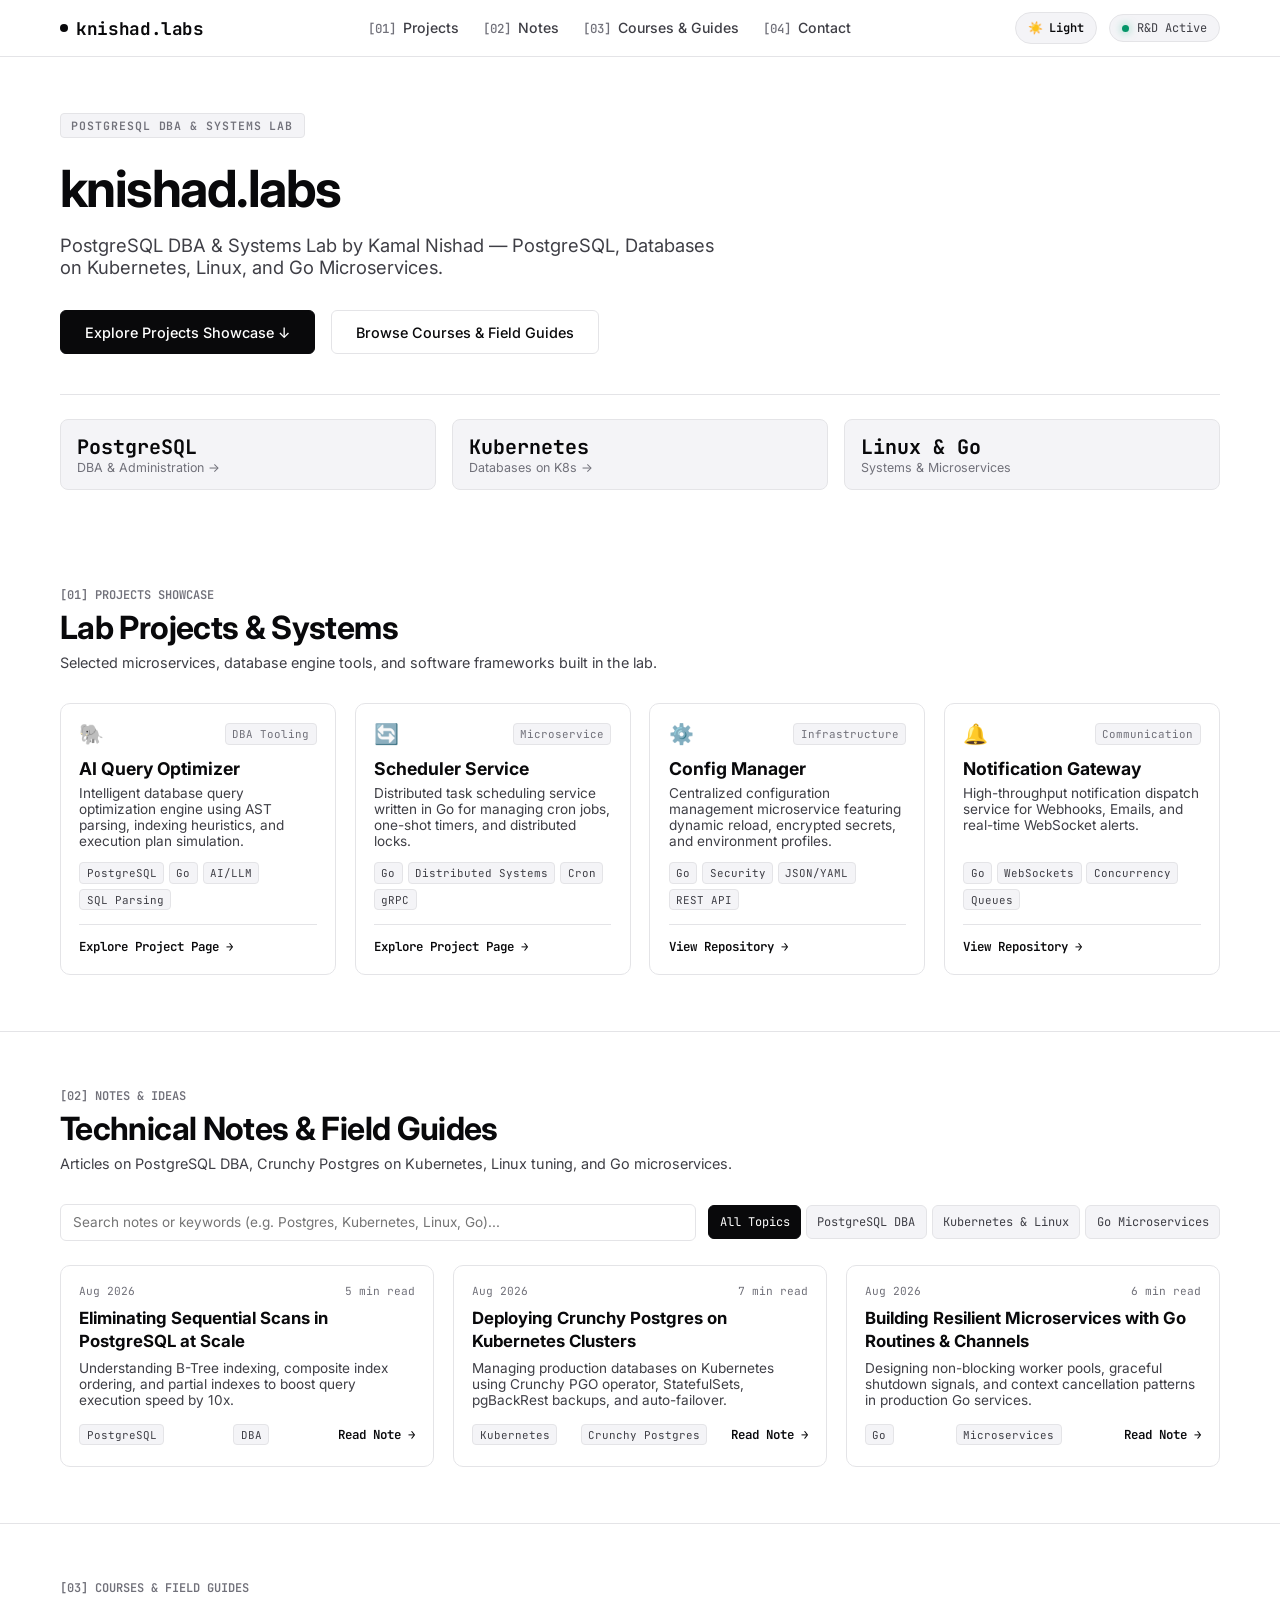
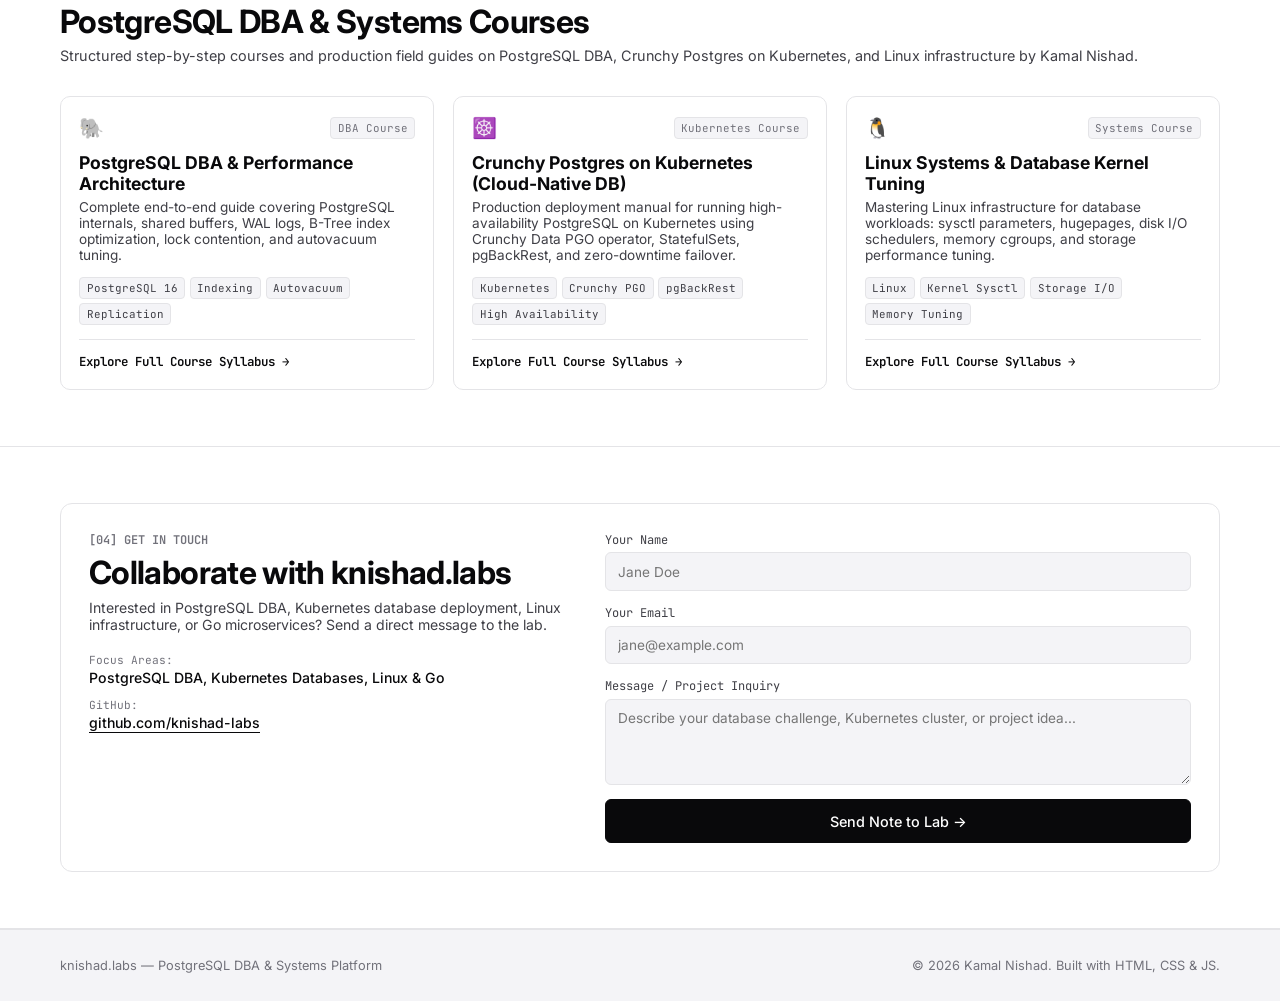
==== index.html @ d546b5c1 "feat: add dedicated Databases on Kubernetes (Postgres & Multi-DBs) course page" ====
<!DOCTYPE html>
<html lang="en" class="light">
<head>
  <meta charset="UTF-8">
  <meta name="viewport" content="width=device-width, initial-scale=1.0">
  <meta name="color-scheme" content="light dark">
  <title>knishad.labs — PostgreSQL DBA & Systems Lab by Kamal Nishad</title>
  <meta name="description" content="knishad.labs — PostgreSQL DBA & Systems Lab by Kamal Nishad — PostgreSQL, Databases on Kubernetes, Linux, and Go Microservices.">
  
  <!-- Google Fonts: Inter & JetBrains Mono -->
  <link rel="preconnect" href="https://fonts.googleapis.com">
  <link rel="preconnect" href="https://fonts.gstatic.com" crossorigin>
  <link href="https://fonts.googleapis.com/css2?family=Inter:wght@300;400;500;600;700&family=JetBrains+Mono:wght@400;500;600&display=swap" rel="stylesheet">
  
  <!-- CSS Stylesheet -->
  <link rel="stylesheet" href="styles.css?v=300">
</head>
<body>

  <!-- Background Grid Pattern -->
  <div class="bg-grid"></div>

  <!-- Header Navigation -->
  <header class="navbar">
    <div class="nav-container">
      <a href="#" class="brand">
        <span class="brand-dot"></span>
        <span class="brand-name">knishad.labs</span>
      </a>

      <nav class="nav-links">
        <a href="#projects" class="nav-item"><span>[01]</span> Projects</a>
        <a href="#ideas" class="nav-item"><span>[02]</span> Notes</a>
        <a href="#courses" class="nav-item"><span>[03]</span> Courses & Guides</a>
        <a href="#contact" class="nav-item"><span>[04]</span> Contact</a>
      </nav>

      <div class="nav-right">
        <!-- Theme Toggle Button -->
        <button id="themeToggleBtn" class="theme-toggle-btn" aria-label="Toggle Theme">
          <span id="themeIcon">☀️</span>
          <span id="themeText">Light</span>
        </button>

        <div class="status-badge">
          <span class="pulse-dot"></span>
          <span class="status-text">R&D Active</span>
        </div>
      </div>
    </div>
  </header>

  <!-- Hero Section -->
  <section class="hero-section">
    <div class="container">
      <div class="tag-badge">POSTGRESQL DBA & SYSTEMS LAB</div>
      <h1 class="hero-title">knishad.labs</h1>
      <p class="hero-subtitle">
        PostgreSQL DBA & Systems Lab by Kamal Nishad — PostgreSQL, Databases on Kubernetes, Linux, and Go Microservices.
      </p>

      <div class="hero-actions">
        <a href="#projects" class="btn btn-primary">Explore Projects Showcase ↓</a>
        <a href="#courses" class="btn btn-secondary">Browse Courses & Field Guides</a>
      </div>

      <div class="hero-metrics">
        <div class="metric-card">
          <a href="courses/postgres-dba.html" style="text-decoration: none; color: inherit;">
            <div class="metric-value">PostgreSQL</div>
            <div class="metric-label">DBA & Administration →</div>
          </a>
        </div>
        <div class="metric-card">
          <a href="courses/databases-on-kubernetes.html" style="text-decoration: none; color: inherit;">
            <div class="metric-value">Kubernetes</div>
            <div class="metric-label">Databases on K8s →</div>
          </a>
        </div>
        <div class="metric-card">
          <div class="metric-value">Linux & Go</div>
          <div class="metric-label">Systems & Microservices</div>
        </div>
      </div>
    </div>
  </section>

  <!-- [01] Projects Showcase -->
  <section id="projects" class="section">
    <div class="container">
      <div class="section-header">
        <div class="section-tag">[01] PROJECTS SHOWCASE</div>
        <h2 class="section-title">Lab Projects & Systems</h2>
        <p class="section-desc">Selected microservices, database engine tools, and software frameworks built in the lab.</p>
      </div>

      <div class="projects-grid">
        <!-- Project Card 1 -->
        <div class="project-card">
          <div class="project-header">
            <span class="project-icon">🐘</span>
            <span class="project-type">DBA Tooling</span>
          </div>
          <h3 class="project-title">AI Query Optimizer</h3>
          <p class="project-desc">Intelligent database query optimization engine using AST parsing, indexing heuristics, and execution plan simulation.</p>
          <div class="project-tags">
            <span class="tag">PostgreSQL</span>
            <span class="tag">Go</span>
            <span class="tag">AI/LLM</span>
            <span class="tag">SQL Parsing</span>
          </div>
          <div class="project-footer">
            <a href="projects/ai-query-optimizer.html" class="project-link">Explore Project Page →</a>
          </div>
        </div>

        <!-- Project Card 2 -->
        <div class="project-card">
          <div class="project-header">
            <span class="project-icon">🔄</span>
            <span class="project-type">Microservice</span>
          </div>
          <h3 class="project-title">Scheduler Service</h3>
          <p class="project-desc">Distributed task scheduling service written in Go for managing cron jobs, one-shot timers, and distributed locks.</p>
          <div class="project-tags">
            <span class="tag">Go</span>
            <span class="tag">Distributed Systems</span>
            <span class="tag">Cron</span>
            <span class="tag">gRPC</span>
          </div>
          <div class="project-footer">
            <a href="projects/scheduler-service.html" class="project-link">Explore Project Page →</a>
          </div>
        </div>

        <!-- Project Card 3 -->
        <div class="project-card">
          <div class="project-header">
            <span class="project-icon">⚙️</span>
            <span class="project-type">Infrastructure</span>
          </div>
          <h3 class="project-title">Config Manager</h3>
          <p class="project-desc">Centralized configuration management microservice featuring dynamic reload, encrypted secrets, and environment profiles.</p>
          <div class="project-tags">
            <span class="tag">Go</span>
            <span class="tag">Security</span>
            <span class="tag">JSON/YAML</span>
            <span class="tag">REST API</span>
          </div>
          <div class="project-footer">
            <a href="https://github.com/knishad-labs/ai-query-optomizer/tree/main/backend/config-service" target="_blank" rel="noopener" class="project-link">View Repository →</a>
          </div>
        </div>

        <!-- Project Card 4 -->
        <div class="project-card">
          <div class="project-header">
            <span class="project-icon">🔔</span>
            <span class="project-type">Communication</span>
          </div>
          <h3 class="project-title">Notification Gateway</h3>
          <p class="project-desc">High-throughput notification dispatch service for Webhooks, Emails, and real-time WebSocket alerts.</p>
          <div class="project-tags">
            <span class="tag">Go</span>
            <span class="tag">WebSockets</span>
            <span class="tag">Concurrency</span>
            <span class="tag">Queues</span>
          </div>
          <div class="project-footer">
            <a href="https://github.com/knishad-labs/ai-query-optomizer/tree/main/backend/notification-service" target="_blank" rel="noopener" class="project-link">View Repository →</a>
          </div>
        </div>
      </div>
    </div>
  </section>

  <!-- [02] Notes & Ideas Hub -->
  <section id="ideas" class="section">
    <div class="container">
      <div class="section-header">
        <div class="section-tag">[02] NOTES & IDEAS</div>
        <h2 class="section-title">Technical Notes & Field Guides</h2>
        <p class="section-desc">Articles on PostgreSQL DBA, Crunchy Postgres on Kubernetes, Linux tuning, and Go microservices.</p>
      </div>

      <!-- Search & Filter Controls -->
      <div class="filter-bar">
        <input type="text" id="ideaSearchInput" class="search-input" placeholder="Search notes or keywords (e.g. Postgres, Kubernetes, Linux, Go)...">
        <div class="filter-tags">
          <button class="filter-btn active" data-filter="all">All Topics</button>
          <button class="filter-btn" data-filter="SQL">PostgreSQL DBA</button>
          <button class="filter-btn" data-filter="K8s">Kubernetes & Linux</button>
          <button class="filter-btn" data-filter="Go">Go Microservices</button>
        </div>
      </div>

      <!-- Articles Grid -->
      <div id="ideasGrid" class="ideas-grid">
        <!-- Article Card 1 -->
        <article class="idea-card" data-category="SQL">
          <div class="idea-meta">
            <span class="idea-date">Aug 2026</span>
            <span class="idea-read">5 min read</span>
          </div>
          <h3 class="idea-title">Eliminating Sequential Scans in PostgreSQL at Scale</h3>
          <p class="idea-snippet">Understanding B-Tree indexing, composite index ordering, and partial indexes to boost query execution speed by 10x.</p>
          <div class="idea-footer">
            <span class="tag">PostgreSQL</span>
            <span class="tag">DBA</span>
            <button class="read-btn" data-id="1">Read Note →</button>
          </div>
        </article>

        <!-- Article Card 2 -->
        <article class="idea-card" data-category="K8s">
          <div class="idea-meta">
            <span class="idea-date">Aug 2026</span>
            <span class="idea-read">7 min read</span>
          </div>
          <h3 class="idea-title">Deploying Crunchy Postgres on Kubernetes Clusters</h3>
          <p class="idea-snippet">Managing production databases on Kubernetes using Crunchy PGO operator, StatefulSets, pgBackRest backups, and auto-failover.</p>
          <div class="idea-footer">
            <span class="tag">Kubernetes</span>
            <span class="tag">Crunchy Postgres</span>
            <button class="read-btn" data-id="2">Read Note →</button>
          </div>
        </article>

        <!-- Article Card 3 -->
        <article class="idea-card" data-category="Go">
          <div class="idea-meta">
            <span class="idea-date">Aug 2026</span>
            <span class="idea-read">6 min read</span>
          </div>
          <h3 class="idea-title">Building Resilient Microservices with Go Routines & Channels</h3>
          <p class="idea-snippet">Designing non-blocking worker pools, graceful shutdown signals, and context cancellation patterns in production Go services.</p>
          <div class="idea-footer">
            <span class="tag">Go</span>
            <span class="tag">Microservices</span>
            <button class="read-btn" data-id="3">Read Note →</button>
          </div>
        </article>
      </div>

    </div>
  </section>

  <!-- [03] Database Courses & Field Guides Section -->
  <section id="courses" class="section">
    <div class="container">
      <div class="section-header">
        <div class="section-tag">[03] COURSES & FIELD GUIDES</div>
        <h2 class="section-title">PostgreSQL DBA & Systems Courses</h2>
        <p class="section-desc">Structured step-by-step courses and production field guides on PostgreSQL DBA, Crunchy Postgres on Kubernetes, and Linux infrastructure by Kamal Nishad.</p>
      </div>

      <div class="projects-grid">
        <!-- Course Card 1 -->
        <div class="project-card">
          <div class="project-header">
            <span class="project-icon">🐘</span>
            <span class="project-type">DBA Course</span>
          </div>
          <h3 class="project-title">PostgreSQL DBA & Performance Architecture</h3>
          <p class="project-desc">Complete end-to-end guide covering PostgreSQL internals, shared buffers, WAL logs, B-Tree index optimization, lock contention, and autovacuum tuning.</p>
          <div class="project-tags">
            <span class="tag">PostgreSQL 16</span>
            <span class="tag">Indexing</span>
            <span class="tag">Autovacuum</span>
            <span class="tag">Replication</span>
          </div>
          <div class="project-footer">
            <a href="courses/postgres-dba.html" class="project-link">Explore Full Course Syllabus →</a>
          </div>
        </div>

        <!-- Course Card 2 -->
        <div class="project-card">
          <div class="project-header">
            <span class="project-icon">☸️</span>
            <span class="project-type">Kubernetes Course</span>
          </div>
          <h3 class="project-title">Crunchy Postgres on Kubernetes (Cloud-Native DB)</h3>
          <p class="project-desc">Production deployment manual for running high-availability PostgreSQL on Kubernetes using Crunchy Data PGO operator, StatefulSets, pgBackRest, and zero-downtime failover.</p>
          <div class="project-tags">
            <span class="tag">Kubernetes</span>
            <span class="tag">Crunchy PGO</span>
            <span class="tag">pgBackRest</span>
            <span class="tag">High Availability</span>
          </div>
          <div class="project-footer">
            <a href="courses/databases-on-kubernetes.html" class="project-link">Explore Full Course Syllabus →</a>
          </div>
        </div>

        <!-- Course Card 3 -->
        <div class="project-card">
          <div class="project-header">
            <span class="project-icon">🐧</span>
            <span class="project-type">Systems Course</span>
          </div>
          <h3 class="project-title">Linux Systems & Database Kernel Tuning</h3>
          <p class="project-desc">Mastering Linux infrastructure for database workloads: sysctl parameters, hugepages, disk I/O schedulers, memory cgroups, and storage performance tuning.</p>
          <div class="project-tags">
            <span class="tag">Linux</span>
            <span class="tag">Kernel Sysctl</span>
            <span class="tag">Storage I/O</span>
            <span class="tag">Memory Tuning</span>
          </div>
          <div class="project-footer">
            <a href="courses/postgres-dba.html" class="project-link">Explore Full Course Syllabus →</a>
          </div>
        </div>
      </div>
    </div>
  </section>

  <!-- [04] Contact Section -->
  <section id="contact" class="section">
    <div class="container">
      <div class="contact-wrapper">
        <div class="contact-info">
          <div class="section-tag">[04] GET IN TOUCH</div>
          <h2 class="section-title">Collaborate with knishad.labs</h2>
          <p class="contact-text">
            Interested in PostgreSQL DBA, Kubernetes database deployment, Linux infrastructure, or Go microservices? Send a direct message to the lab.
          </p>
          <div class="contact-details">
            <div class="detail-item">
              <span class="detail-label">Focus Areas:</span>
              <span class="detail-val">PostgreSQL DBA, Kubernetes Databases, Linux & Go</span>
            </div>
            <div class="detail-item">
              <span class="detail-label">GitHub:</span>
              <a href="https://github.com/knishad-labs" target="_blank" rel="noopener" class="detail-val link-underline">github.com/knishad-labs</a>
            </div>
          </div>
        </div>

        <!-- Interactive Form -->
        <form id="contactForm" class="contact-form">
          <div class="form-group">
            <label for="contactName">Your Name</label>
            <input type="text" id="contactName" required placeholder="Jane Doe" class="form-input">
          </div>
          <div class="form-group">
            <label for="contactEmail">Your Email</label>
            <input type="email" id="contactEmail" required placeholder="jane@example.com" class="form-input">
          </div>
          <div class="form-group">
            <label for="contactMessage">Message / Project Inquiry</label>
            <textarea id="contactMessage" required rows="4" placeholder="Describe your database challenge, Kubernetes cluster, or project idea..." class="form-input"></textarea>
          </div>
          <button type="submit" class="btn btn-primary btn-block">Send Note to Lab →</button>
          <div id="formFeedback" class="form-feedback hidden"></div>
        </form>
      </div>
    </div>
  </section>

  <!-- Footer -->
  <footer class="footer">
    <div class="container footer-content">
      <div class="footer-left">
        <span class="brand-name">knishad.labs</span> — PostgreSQL DBA & Systems Platform
      </div>
      <div class="footer-right">
        <span>© 2026 Kamal Nishad. Built with HTML, CSS & JS.</span>
      </div>
    </div>
  </footer>

  <!-- Reader Modal -->
  <div id="readerModal" class="modal hidden">
    <div class="modal-overlay"></div>
    <div class="modal-box">
      <button id="closeModalBtn" class="modal-close">✕</button>
      <div id="modalBody" class="modal-body"></div>
    </div>
  </div>

  <!-- JavaScript -->
  <script src="app.js?v=300"></script>
</body>
</html>
---- styles.css ----
.hidden {
  display: none !important;
}

/* Light Theme Variables */
:root, html.light {
  color-scheme: light;
  --bg-primary: #ffffff;
  --bg-secondary: #f4f4f7;
  --bg-card: #ffffff;
  --bg-card-hover: #f0f0f4;
  
  --border-color: #e4e4e7;
  --border-light: #d4d4d8;
  --border-focus: #18181b;
  
  --text-primary: #09090b;
  --text-secondary: #3f3f46;
  --text-muted: #71717a;
  
  --accent-primary: #09090b;
  --accent-inverse: #ffffff;
  --accent-green: #059669;

  --font-sans: 'Inter', -apple-system, BlinkMacSystemFont, "Segoe UI", Roboto, sans-serif;
  --font-mono: 'JetBrains Mono', monospace;

  --transition-fast: 0.15s ease;
  --transition-normal: 0.25s ease;
}

/* Pitch Black Dark Theme Variables */
html.dark {
  color-scheme: dark;
  --bg-primary: #000000;
  --bg-secondary: #0a0a0c;
  --bg-card: #111114;
  --bg-card-hover: #18181c;
  
  --border-color: #222226;
  --border-light: #33333a;
  --border-focus: #555566;
  
  --text-primary: #f4f4f6;
  --text-secondary: #a1a1aa;
  --text-muted: #71717a;
  
  --accent-primary: #ffffff;
  --accent-inverse: #000000;
  --accent-green: #10b981;
}

*, *::before, *::after {
  box-sizing: border-box;
  margin: 0;
  padding: 0;
}

html, body {
  scroll-behavior: smooth;
  font-size: 16px;
  background-color: var(--bg-primary);
  color: var(--text-primary);
  font-family: var(--font-sans);
  -webkit-font-smoothing: antialiased;
  overflow-x: hidden;
  min-height: 100vh;
  width: 100%;
  transition: background-color var(--transition-normal), color var(--transition-normal);
}

.bg-grid {
  position: fixed;
  top: 0;
  left: 0;
  width: 100vw;
  height: 100vh;
  background-color: var(--bg-primary);
  pointer-events: none;
  z-index: 0;
}

html.dark .bg-grid {
  background-image: 
    linear-gradient(to right, rgba(255, 255, 255, 0.02) 1px, transparent 1px),
    linear-gradient(to bottom, rgba(255, 255, 255, 0.02) 1px, transparent 1px);
  background-size: 40px 40px;
}

.container {
  width: 100%;
  max-width: 1200px;
  margin: 0 auto;
  padding: 0 1.25rem;
  position: relative;
  z-index: 1;
}

.navbar {
  position: sticky;
  top: 0;
  width: 100%;
  background: var(--bg-primary);
  border-bottom: 1px solid var(--border-color);
  z-index: 100;
  padding: 0.75rem 0;
  transition: background-color var(--transition-normal), border-color var(--transition-normal);
}

.nav-container {
  max-width: 1200px;
  margin: 0 auto;
  padding: 0 1.25rem;
  display: flex;
  align-items: center;
  justify-content: space-between;
  gap: 1rem;
}

.brand {
  display: flex;
  align-items: center;
  gap: 0.5rem;
  text-decoration: none;
  color: var(--text-primary);
  font-family: var(--font-mono);
  font-weight: 700;
  font-size: 1.1rem;
  letter-spacing: -0.02em;
  white-space: nowrap;
}

.brand-dot {
  width: 8px;
  height: 8px;
  background-color: var(--text-primary);
  border-radius: 50%;
  flex-shrink: 0;
}

.nav-links {
  display: flex;
  gap: 1.5rem;
  align-items: center;
}

.nav-item {
  color: var(--text-secondary);
  text-decoration: none;
  font-size: 0.88rem;
  font-weight: 500;
  transition: color var(--transition-fast);
  white-space: nowrap;
}

.nav-item span {
  font-family: var(--font-mono);
  color: var(--text-muted);
  font-size: 0.78rem;
  margin-right: 0.2rem;
}

.nav-item:hover {
  color: var(--text-primary);
}

.nav-right {
  display: flex;
  align-items: center;
  gap: 0.75rem;
}

.theme-toggle-btn {
  display: flex;
  align-items: center;
  gap: 0.35rem;
  background: var(--bg-secondary);
  border: 1px solid var(--border-color);
  color: var(--text-primary);
  padding: 0.35rem 0.75rem;
  border-radius: 9999px;
  font-family: var(--font-mono);
  font-size: 0.75rem;
  font-weight: 600;
  cursor: pointer;
  transition: all var(--transition-fast);
  min-height: 32px;
}

.theme-toggle-btn:hover {
  border-color: var(--border-focus);
}

.status-badge {
  display: flex;
  align-items: center;
  gap: 0.5rem;
  background: var(--bg-secondary);
  border: 1px solid var(--border-color);
  padding: 0.3rem 0.75rem;
  border-radius: 9999px;
  font-family: var(--font-mono);
  font-size: 0.75rem;
  color: var(--text-secondary);
  white-space: nowrap;
}

.pulse-dot {
  width: 7px;
  height: 7px;
  background-color: var(--accent-green);
  border-radius: 50%;
  box-shadow: 0 0 8px rgba(16, 185, 129, 0.6);
  flex-shrink: 0;
}

@media (max-width: 768px) {
  .navbar {
    padding: 0.6rem 0;
  }
  .nav-container {
    display: grid;
    grid-template-columns: 1fr auto;
    grid-template-rows: auto auto;
    gap: 0.5rem 1rem;
    padding: 0 1rem;
  }
  .brand {
    font-size: 1rem;
    grid-column: 1;
    grid-row: 1;
  }
  .nav-right {
    grid-column: 2;
    grid-row: 1;
    justify-self: end;
  }
  .nav-links {
    grid-column: 1 / -1;
    grid-row: 2;
    width: 100%;
    justify-content: space-between;
    border-top: 1px solid var(--border-color);
    padding-top: 0.45rem;
    margin-top: 0.15rem;
    gap: 0.5rem;
  }
  .nav-item {
    font-size: 0.78rem;
  }
  .nav-item span {
    font-size: 0.7rem;
  }
  .status-badge {
    display: none !important;
  }
  .theme-toggle-btn {
    padding: 0.25rem 0.6rem;
    font-size: 0.7rem;
    min-height: 28px;
  }
}

.btn {
  display: inline-flex;
  align-items: center;
  justify-content: center;
  padding: 0.75rem 1.5rem;
  font-family: var(--font-sans);
  font-size: 0.9rem;
  font-weight: 500;
  border-radius: 6px;
  cursor: pointer;
  text-decoration: none;
  transition: all var(--transition-fast);
  min-height: 44px;
}

.btn-primary {
  background: var(--accent-primary);
  color: var(--accent-inverse);
  border: 1px solid var(--accent-primary);
}

.btn-primary:hover {
  opacity: 0.9;
}

.btn-secondary {
  background: var(--bg-card);
  color: var(--text-primary);
  border: 1px solid var(--border-color);
}

.btn-secondary:hover {
  background: var(--bg-card-hover);
  border-color: var(--border-light);
}

.btn-block {
  width: 100%;
}

.hero-section {
  padding: 3.5rem 0 2.5rem;
  border-bottom: 1px solid var(--border-color);
  background-color: var(--bg-primary);
}

.tag-badge {
  display: inline-block;
  font-family: var(--font-mono);
  font-size: 0.72rem;
  letter-spacing: 0.08em;
  color: var(--text-muted);
  background: var(--bg-secondary);
  border: 1px solid var(--border-color);
  padding: 0.25rem 0.65rem;
  border-radius: 4px;
  margin-bottom: 1.25rem;
  font-weight: 600;
}

.hero-title {
  font-size: clamp(1.8rem, 5vw, 3.2rem);
  font-weight: 700;
  line-height: 1.18;
  letter-spacing: -0.03em;
  color: var(--text-primary);
  max-width: 850px;
  margin-bottom: 1rem;
}

.hero-subtitle {
  font-size: clamp(0.95rem, 2.5vw, 1.15rem);
  color: var(--text-secondary);
  max-width: 680px;
  margin-bottom: 2rem;
  font-weight: 400;
}

.hero-actions {
  display: flex;
  gap: 1rem;
  margin-bottom: 2.5rem;
  flex-wrap: wrap;
}

@media (max-width: 550px) {
  .hero-actions {
    flex-direction: column;
  }
  .hero-actions .btn {
    width: 100%;
  }
}

.hero-metrics {
  display: grid;
  grid-template-columns: repeat(3, 1fr);
  gap: 1rem;
  border-top: 1px solid var(--border-color);
  padding-top: 1.5rem;
}

@media (max-width: 650px) {
  .hero-metrics {
    grid-template-columns: 1fr;
    gap: 0.75rem;
  }
}

.metric-card {
  background: var(--bg-secondary);
  border: 1px solid var(--border-color);
  padding: 0.85rem 1rem;
  border-radius: 8px;
}

.metric-value {
  font-family: var(--font-mono);
  font-size: 1.25rem;
  font-weight: 700;
  color: var(--text-primary);
}

.metric-label {
  font-size: 0.78rem;
  color: var(--text-muted);
}

.section {
  padding: 3.5rem 0;
  border-bottom: 1px solid var(--border-color);
  background-color: var(--bg-primary);
}

@media (max-width: 768px) {
  .section {
    padding: 2.5rem 0;
  }
}

.section-header {
  margin-bottom: 2rem;
}

.section-tag {
  font-family: var(--font-mono);
  font-size: 0.75rem;
  color: var(--text-muted);
  margin-bottom: 0.35rem;
  font-weight: 600;
}

.section-title {
  font-size: clamp(1.4rem, 4vw, 2rem);
  font-weight: 700;
  letter-spacing: -0.02em;
  color: var(--text-primary);
  margin-bottom: 0.4rem;
}

.section-desc {
  color: var(--text-secondary);
  font-size: 0.9rem;
}

.projects-grid {
  display: grid;
  grid-template-columns: repeat(auto-fit, minmax(260px, 1fr));
  gap: 1.15rem;
}

.project-card {
  background: var(--bg-card);
  border: 1px solid var(--border-color);
  border-radius: 10px;
  padding: 1.15rem;
  display: flex;
  flex-direction: column;
  transition: all var(--transition-normal);
}

.project-card:hover {
  background: var(--bg-card-hover);
  border-color: var(--border-light);
}

.project-header {
  display: flex;
  align-items: center;
  justify-content: space-between;
  margin-bottom: 0.75rem;
}

.project-icon {
  font-size: 1.25rem;
}

.project-type {
  font-family: var(--font-mono);
  font-size: 0.68rem;
  color: var(--text-muted);
  border: 1px solid var(--border-color);
  background: var(--bg-secondary);
  padding: 0.18rem 0.4rem;
  border-radius: 4px;
}

.project-title {
  font-size: 1.1rem;
  font-weight: 700;
  color: var(--text-primary);
  margin-bottom: 0.35rem;
}

.project-desc {
  font-size: 0.85rem;
  color: var(--text-secondary);
  margin-bottom: 0.85rem;
  flex-grow: 1;
}

.project-tags {
  display: flex;
  flex-wrap: wrap;
  gap: 0.3rem;
  margin-bottom: 0.85rem;
}

.tag {
  font-family: var(--font-mono);
  font-size: 0.68rem;
  background: var(--bg-secondary);
  border: 1px solid var(--border-color);
  color: var(--text-secondary);
  padding: 0.18rem 0.4rem;
  border-radius: 4px;
}

.project-footer {
  border-top: 1px solid var(--border-color);
  padding-top: 0.65rem;
}

.project-link {
  color: var(--text-primary);
  text-decoration: none;
  font-family: var(--font-mono);
  font-size: 0.78rem;
  font-weight: 600;
  transition: color var(--transition-fast);
}

.project-link:hover {
  color: #0284c7;
}

.filter-bar {
  display: flex;
  align-items: center;
  justify-content: space-between;
  margin-bottom: 1.5rem;
  gap: 0.75rem;
  flex-wrap: wrap;
}

.search-input {
  flex-grow: 1;
  min-width: 220px;
  background: var(--bg-card);
  border: 1px solid var(--border-color);
  color: var(--text-primary);
  padding: 0.6rem 0.75rem;
  border-radius: 6px;
  font-family: var(--font-sans);
  font-size: 0.85rem;
  outline: none;
}

.search-input:focus {
  border-color: var(--border-focus);
}

.filter-tags {
  display: flex;
  gap: 0.3rem;
  overflow-x: auto;
  width: 100%;
}

@media (min-width: 600px) {
  .filter-tags {
    width: auto;
  }
}

.filter-btn {
  background: var(--bg-secondary);
  border: 1px solid var(--border-color);
  color: var(--text-secondary);
  padding: 0.35rem 0.65rem;
  border-radius: 6px;
  font-size: 0.75rem;
  font-family: var(--font-mono);
  cursor: pointer;
  transition: all var(--transition-fast);
  white-space: nowrap;
  min-height: 34px;
}

.filter-btn:hover {
  border-color: var(--border-light);
  color: var(--text-primary);
}

.filter-btn.active {
  background: var(--accent-primary);
  color: var(--accent-inverse);
  border-color: var(--accent-primary);
}

.ideas-grid {
  display: grid;
  grid-template-columns: repeat(auto-fit, minmax(270px, 1fr));
  gap: 1.15rem;
}

.idea-card {
  background: var(--bg-card);
  border: 1px solid var(--border-color);
  padding: 1.15rem;
  border-radius: 10px;
  display: flex;
  flex-direction: column;
  transition: all var(--transition-normal);
}

.idea-card:hover {
  background: var(--bg-card-hover);
  border-color: var(--border-light);
}

.idea-meta {
  display: flex;
  align-items: center;
  justify-content: space-between;
  font-family: var(--font-mono);
  font-size: 0.7rem;
  color: var(--text-muted);
  margin-bottom: 0.55rem;
}

.idea-title {
  font-size: 1.05rem;
  font-weight: 700;
  color: var(--text-primary);
  margin-bottom: 0.45rem;
  line-height: 1.35;
}

.idea-snippet {
  font-size: 0.85rem;
  color: var(--text-secondary);
  margin-bottom: 0.85rem;
  flex-grow: 1;
}

.idea-footer {
  display: flex;
  align-items: center;
  justify-content: space-between;
}

.read-btn {
  background: none;
  border: none;
  color: var(--text-primary);
  font-family: var(--font-mono);
  font-size: 0.78rem;
  font-weight: 600;
  cursor: pointer;
  transition: color var(--transition-fast);
  padding: 0.3rem 0;
}

.read-btn:hover {
  color: #0284c7;
}

.contact-wrapper {
  display: grid;
  grid-template-columns: 1fr 1.2fr;
  gap: 1.75rem;
  background: var(--bg-card);
  border: 1px solid var(--border-color);
  border-radius: 12px;
  padding: 1.75rem;
}

@media (max-width: 850px) {
  .contact-wrapper {
    grid-template-columns: 1fr;
    padding: 1rem;
  }
}

.contact-text {
  color: var(--text-secondary);
  margin-bottom: 1.25rem;
  font-size: 0.88rem;
}

.contact-details {
  display: flex;
  flex-direction: column;
  gap: 0.75rem;
}

.detail-item {
  display: flex;
  flex-direction: column;
  gap: 0.15rem;
}

.detail-label {
  font-family: var(--font-mono);
  font-size: 0.7rem;
  color: var(--text-muted);
}

.detail-val {
  font-size: 0.88rem;
  color: var(--text-primary);
  word-break: break-all;
  font-weight: 500;
}

.link-underline {
  text-decoration: underline;
  text-underline-offset: 4px;
}

.contact-form {
  display: flex;
  flex-direction: column;
  gap: 0.85rem;
}

.form-group {
  display: flex;
  flex-direction: column;
  gap: 0.3rem;
}

.form-group label {
  font-family: var(--font-mono);
  font-size: 0.75rem;
  color: var(--text-secondary);
}

.form-input {
  background: var(--bg-secondary);
  border: 1px solid var(--border-color);
  color: var(--text-primary);
  padding: 0.65rem 0.75rem;
  border-radius: 6px;
  font-family: var(--font-sans);
  font-size: 0.85rem;
  outline: none;
  transition: border-color var(--transition-fast);
}

.form-input:focus {
  border-color: var(--border-focus);
}

.form-feedback {
  padding: 0.55rem;
  border-radius: 6px;
  font-size: 0.8rem;
  font-family: var(--font-mono);
  text-align: center;
}

.feedback-success {
  background: rgba(16, 185, 129, 0.15);
  color: var(--accent-green);
  border: 1px solid rgba(16, 185, 129, 0.3);
}

.footer {
  padding: 1.75rem 0;
  border-top: 1px solid var(--border-color);
  background: var(--bg-secondary);
}

.footer-content {
  display: flex;
  align-items: center;
  justify-content: space-between;
  font-size: 0.8rem;
  color: var(--text-muted);
  flex-wrap: wrap;
  gap: 0.65rem;
}

.modal {
  position: fixed;
  top: 0;
  left: 0;
  width: 100vw;
  height: 100vh;
  z-index: 1000;
  display: flex;
  align-items: center;
  justify-content: center;
  padding: 0.85rem;
}

.modal-overlay {
  position: absolute;
  top: 0;
  left: 0;
  width: 100%;
  height: 100%;
  background: rgba(0, 0, 0, 0.6);
  backdrop-filter: blur(8px);
  -webkit-backdrop-filter: blur(8px);
}

.modal-box {
  position: relative;
  background: var(--bg-card);
  border: 1px solid var(--border-color);
  border-radius: 12px;
  max-width: 650px;
  width: 100%;
  max-height: 85vh;
  overflow-y: auto;
  padding: 1.25rem;
  z-index: 2;
  box-shadow: 0 20px 40px rgba(0, 0, 0, 0.2);
}

.modal-close {
  position: absolute;
  top: 0.75rem;
  right: 0.85rem;
  background: none;
  border: none;
  color: var(--text-muted);
  font-size: 1.1rem;
  cursor: pointer;
  padding: 0.2rem;
}

.modal-close:hover {
  color: var(--text-primary);
}

.modal-body h2 {
  font-size: 1.25rem;
  color: var(--text-primary);
  margin-bottom: 0.5rem;
  padding-right: 1.5rem;
}

.modal-body p {
  color: var(--text-secondary);
  font-size: 0.88rem;
  line-height: 1.6;
  margin-bottom: 0.75rem;
}
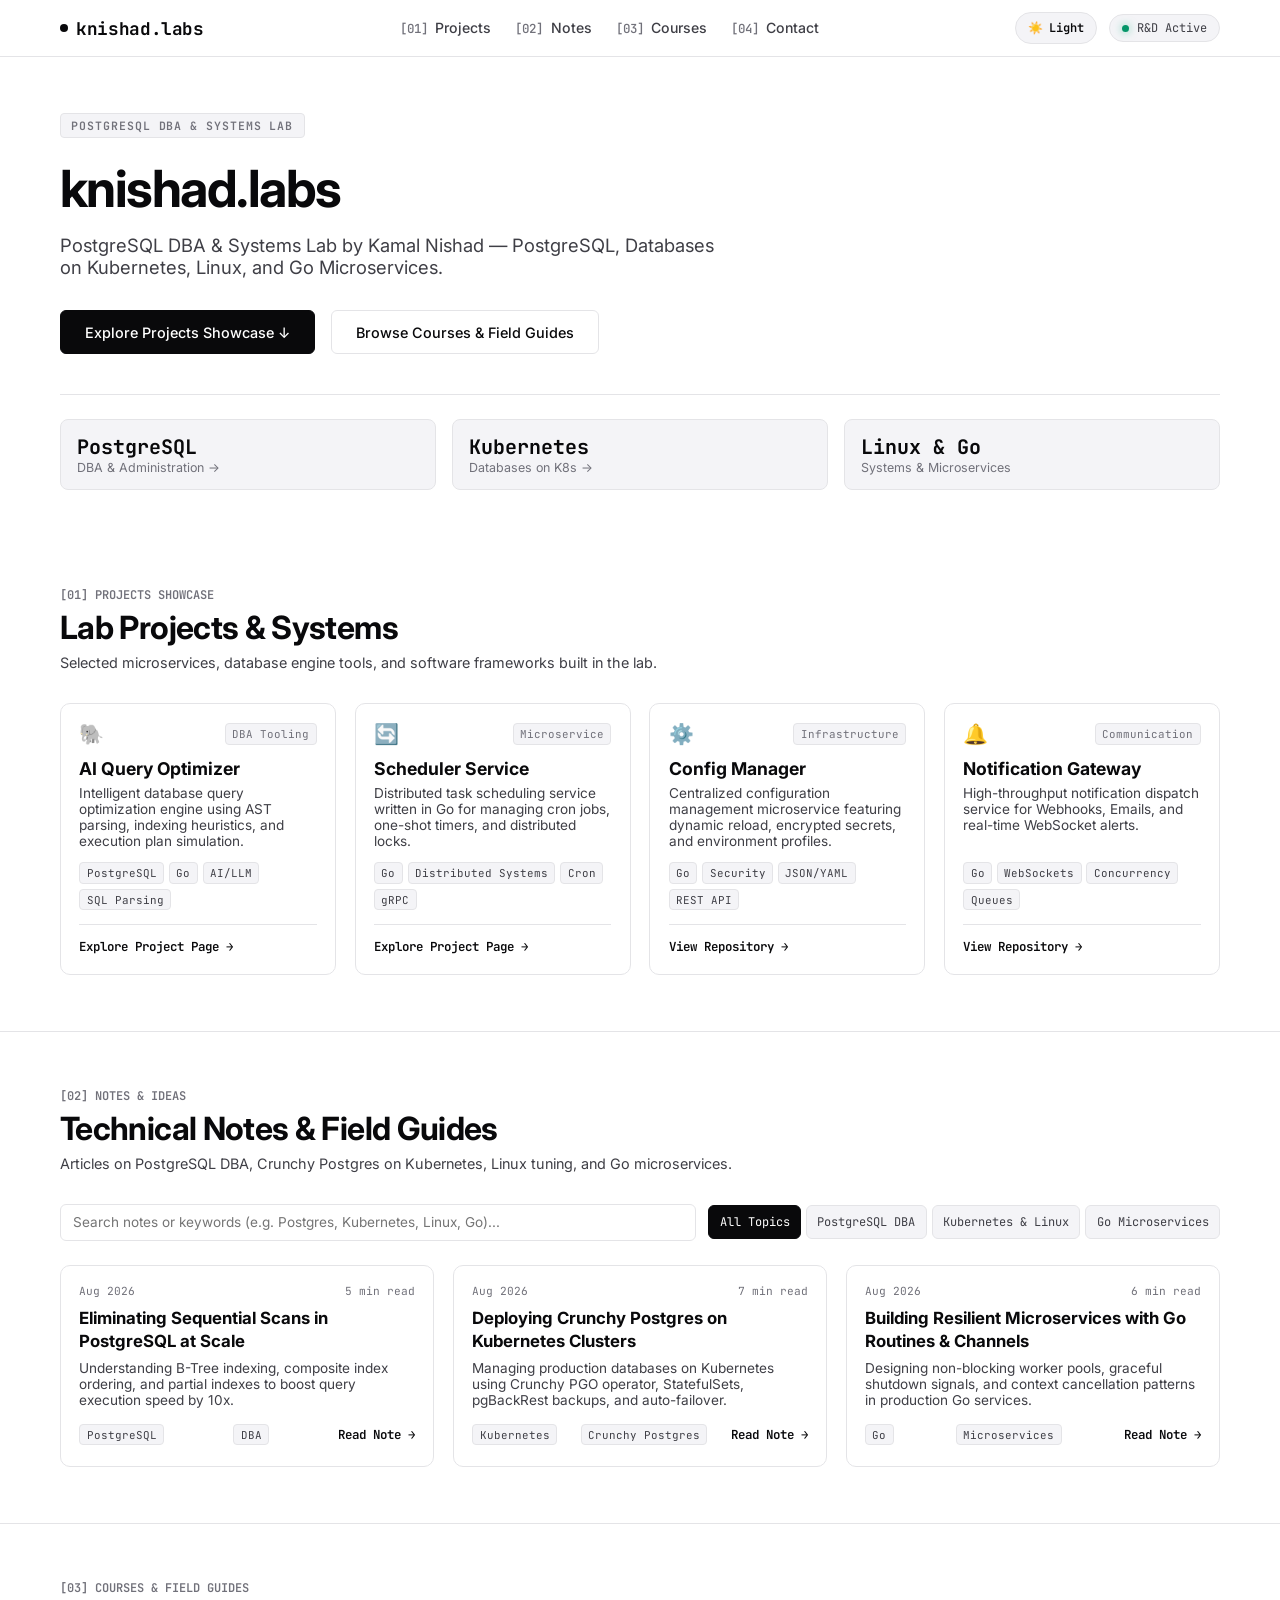
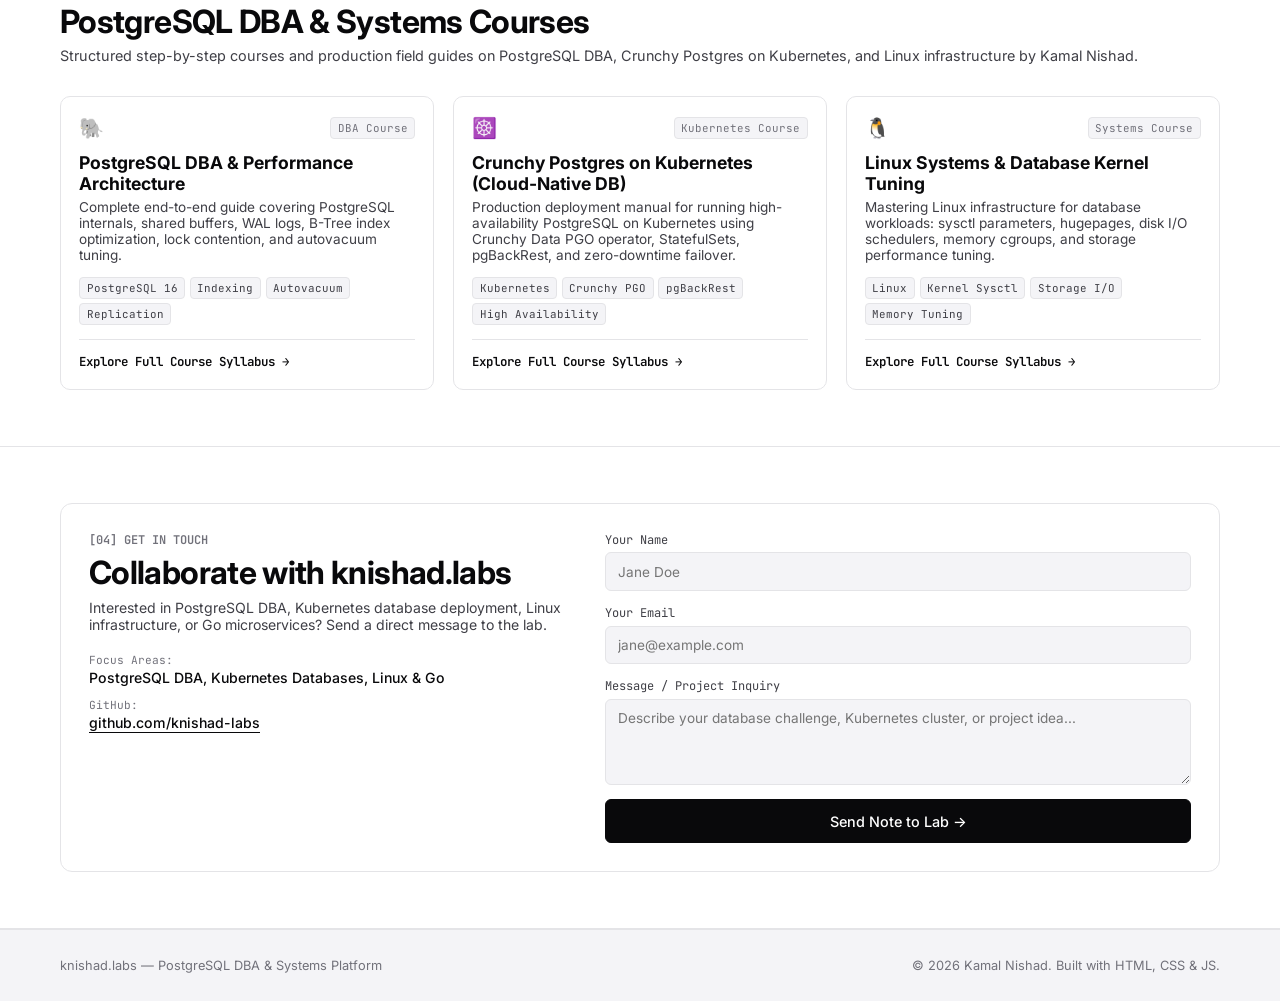
==== commit 225d469b: "fix: optimize mobile header navbar for clean 1-line display" ====
--- a/index.html
+++ b/index.html
@@ -31,7 +31,7 @@
       <nav class="nav-links">
         <a href="#projects" class="nav-item"><span>[01]</span> Projects</a>
         <a href="#ideas" class="nav-item"><span>[02]</span> Notes</a>
-        <a href="#courses" class="nav-item"><span>[03]</span> Courses & Guides</a>
+        <a href="#courses" class="nav-item"><span>[03]</span> Courses</a>
         <a href="#contact" class="nav-item"><span>[04]</span> Contact</a>
       </nav>
 
--- a/styles.css
+++ b/styles.css
@@ -214,50 +214,51 @@
   flex-shrink: 0;
 }
 
+/* Clean Responsive Mobile Navbar */
 @media (max-width: 768px) {
   .navbar {
-    padding: 0.6rem 0;
+    padding: 0.55rem 0;
   }
   .nav-container {
-    display: grid;
-    grid-template-columns: 1fr auto;
-    grid-template-rows: auto auto;
-    gap: 0.5rem 1rem;
-    padding: 0 1rem;
+    display: flex;
+    align-items: center;
+    justify-content: space-between;
+    padding: 0 0.85rem;
+    gap: 0.5rem;
+    flex-wrap: wrap;
   }
   .brand {
-    font-size: 1rem;
-    grid-column: 1;
-    grid-row: 1;
-  }
-  .nav-right {
-    grid-column: 2;
-    grid-row: 1;
-    justify-self: end;
+    font-size: 0.98rem;
+  }
+  .status-badge {
+    display: none !important;
+  }
+  .theme-toggle-btn {
+    padding: 0.25rem 0.65rem;
+    font-size: 0.72rem;
+    min-height: 28px;
   }
   .nav-links {
-    grid-column: 1 / -1;
-    grid-row: 2;
     width: 100%;
+    display: flex;
+    align-items: center;
     justify-content: space-between;
     border-top: 1px solid var(--border-color);
-    padding-top: 0.45rem;
+    padding-top: 0.4rem;
     margin-top: 0.15rem;
-    gap: 0.5rem;
+    gap: 0.25rem;
+    overflow-x: auto;
+    -webkit-overflow-scrolling: touch;
+  }
+  .nav-links::-webkit-scrollbar {
+    display: none;
   }
   .nav-item {
-    font-size: 0.78rem;
+    font-size: 0.74rem;
+    white-space: nowrap;
   }
   .nav-item span {
-    font-size: 0.7rem;
-  }
-  .status-badge {
-    display: none !important;
-  }
-  .theme-toggle-btn {
-    padding: 0.25rem 0.6rem;
-    font-size: 0.7rem;
-    min-height: 28px;
+    font-size: 0.68rem;
   }
 }
 
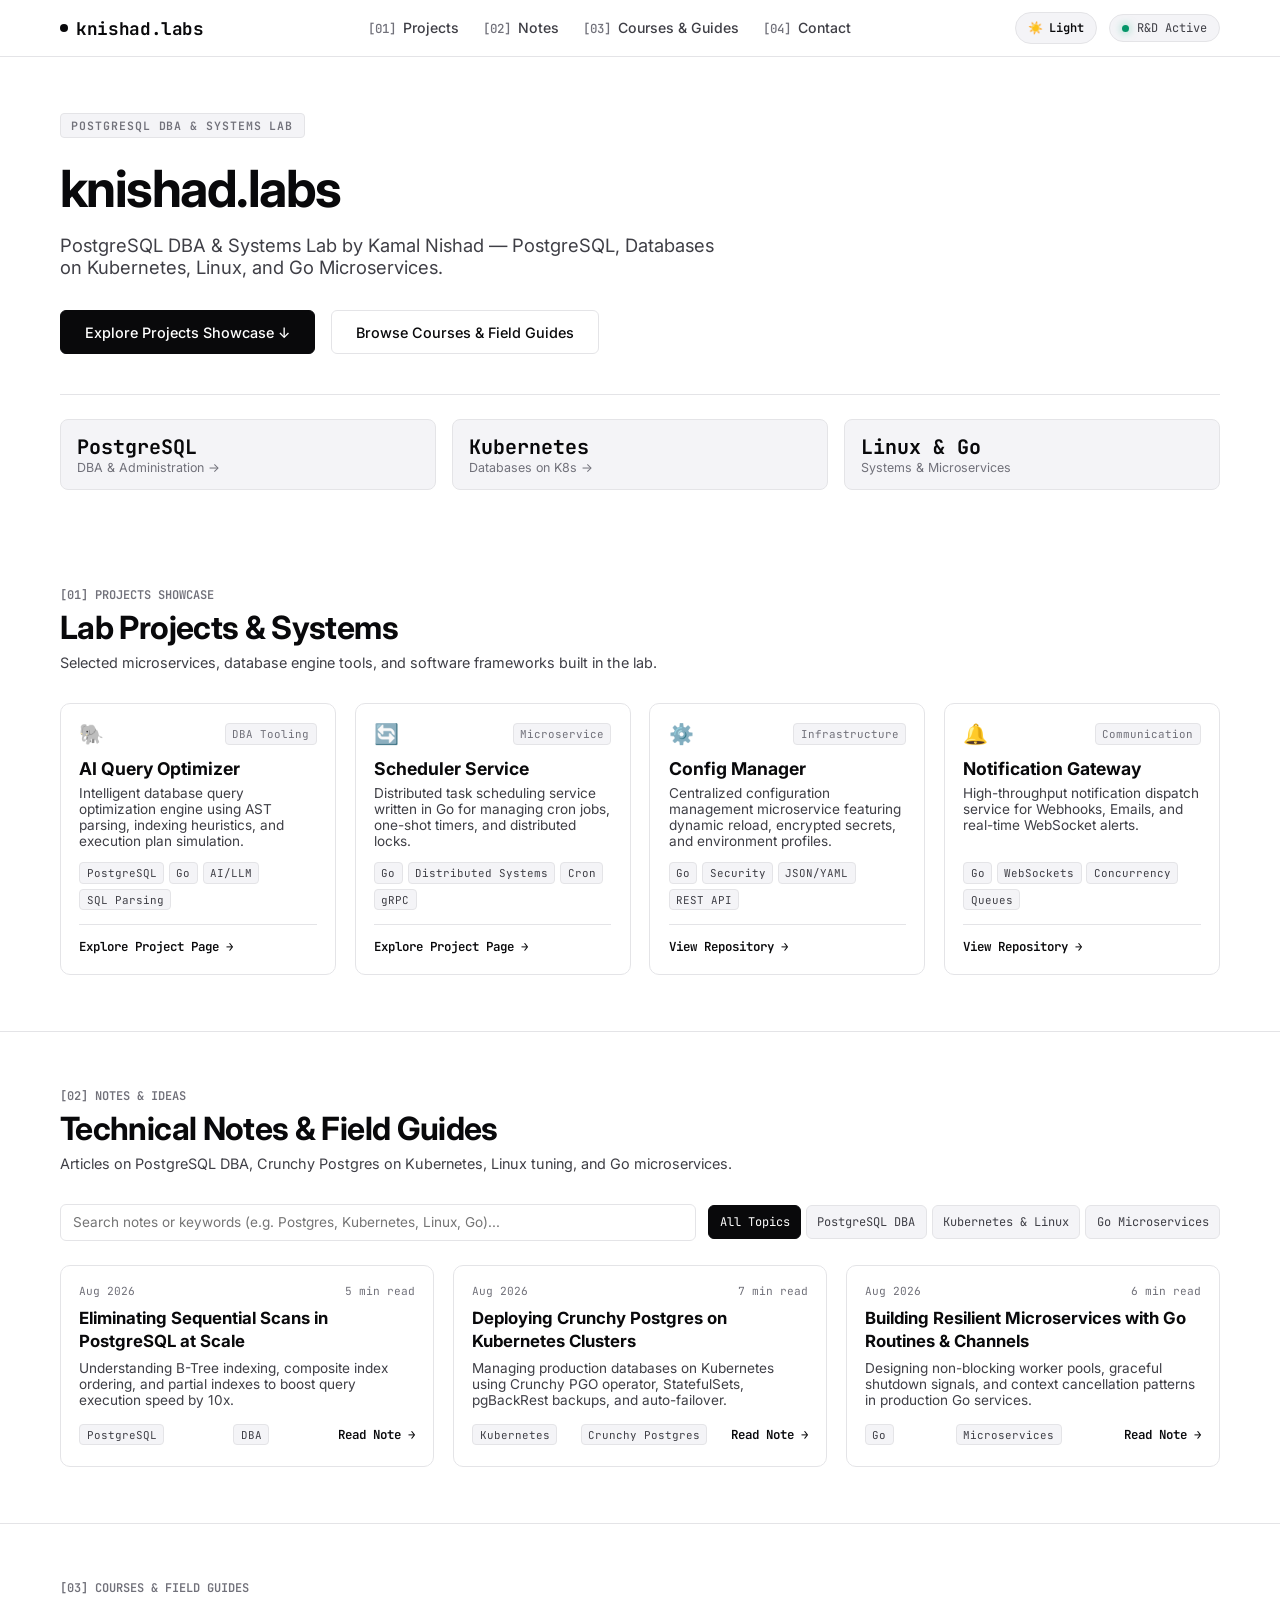
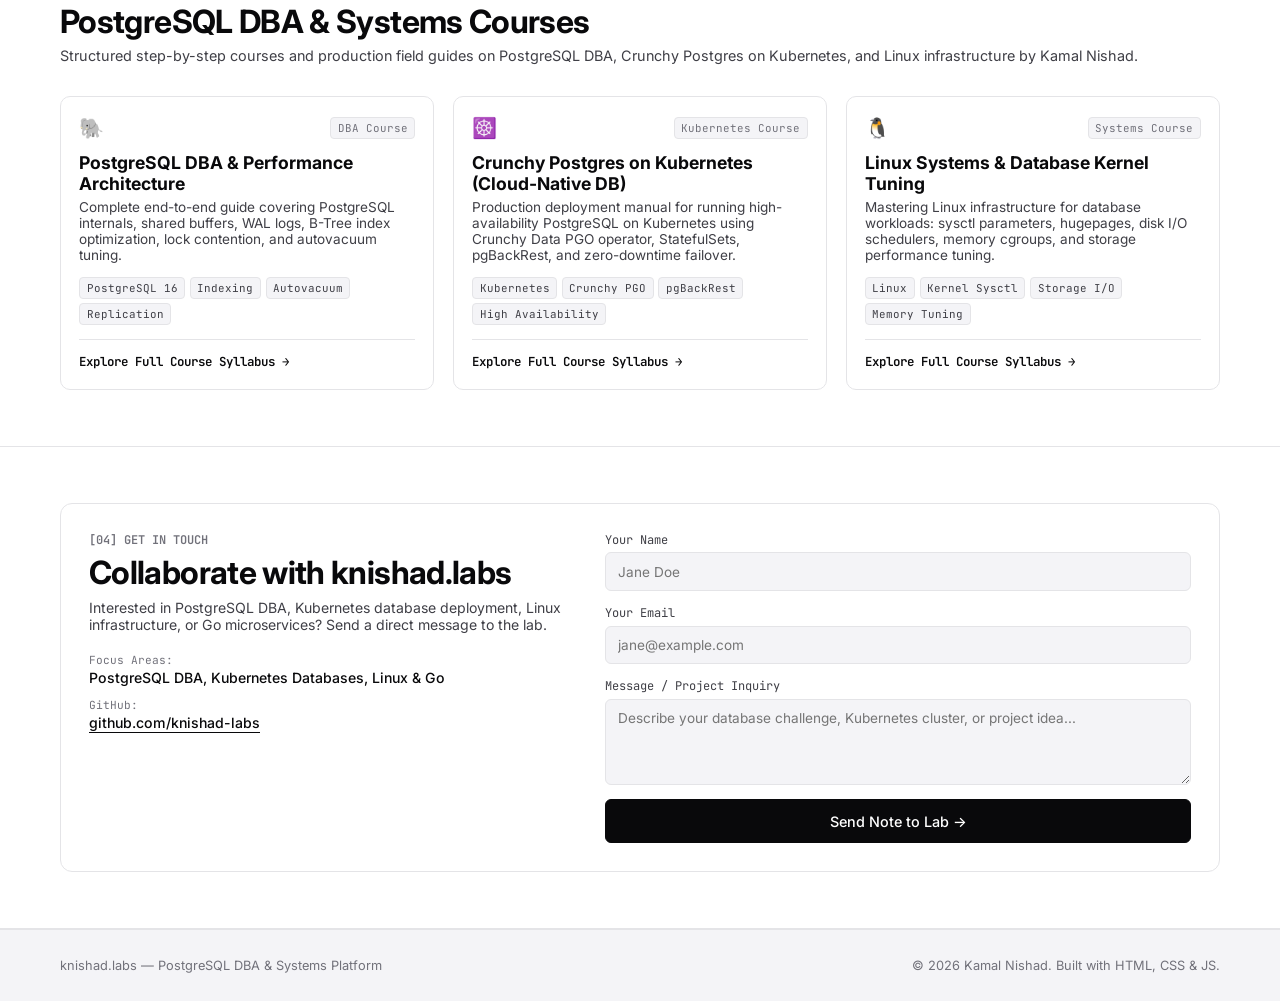
==== commit ac27f8eb: "docs: restore full Courses & Guides text in header nav with mobile font tuning" ====
--- a/index.html
+++ b/index.html
@@ -31,7 +31,7 @@
       <nav class="nav-links">
         <a href="#projects" class="nav-item"><span>[01]</span> Projects</a>
         <a href="#ideas" class="nav-item"><span>[02]</span> Notes</a>
-        <a href="#courses" class="nav-item"><span>[03]</span> Courses</a>
+        <a href="#courses" class="nav-item"><span>[03]</span> Courses & Guides</a>
         <a href="#contact" class="nav-item"><span>[04]</span> Contact</a>
       </nav>
 
--- a/styles.css
+++ b/styles.css
@@ -246,7 +246,7 @@
     border-top: 1px solid var(--border-color);
     padding-top: 0.4rem;
     margin-top: 0.15rem;
-    gap: 0.25rem;
+    gap: 0.3rem;
     overflow-x: auto;
     -webkit-overflow-scrolling: touch;
   }
@@ -254,11 +254,11 @@
     display: none;
   }
   .nav-item {
-    font-size: 0.74rem;
+    font-size: 0.72rem;
     white-space: nowrap;
   }
   .nav-item span {
-    font-size: 0.68rem;
+    font-size: 0.66rem;
   }
 }
 
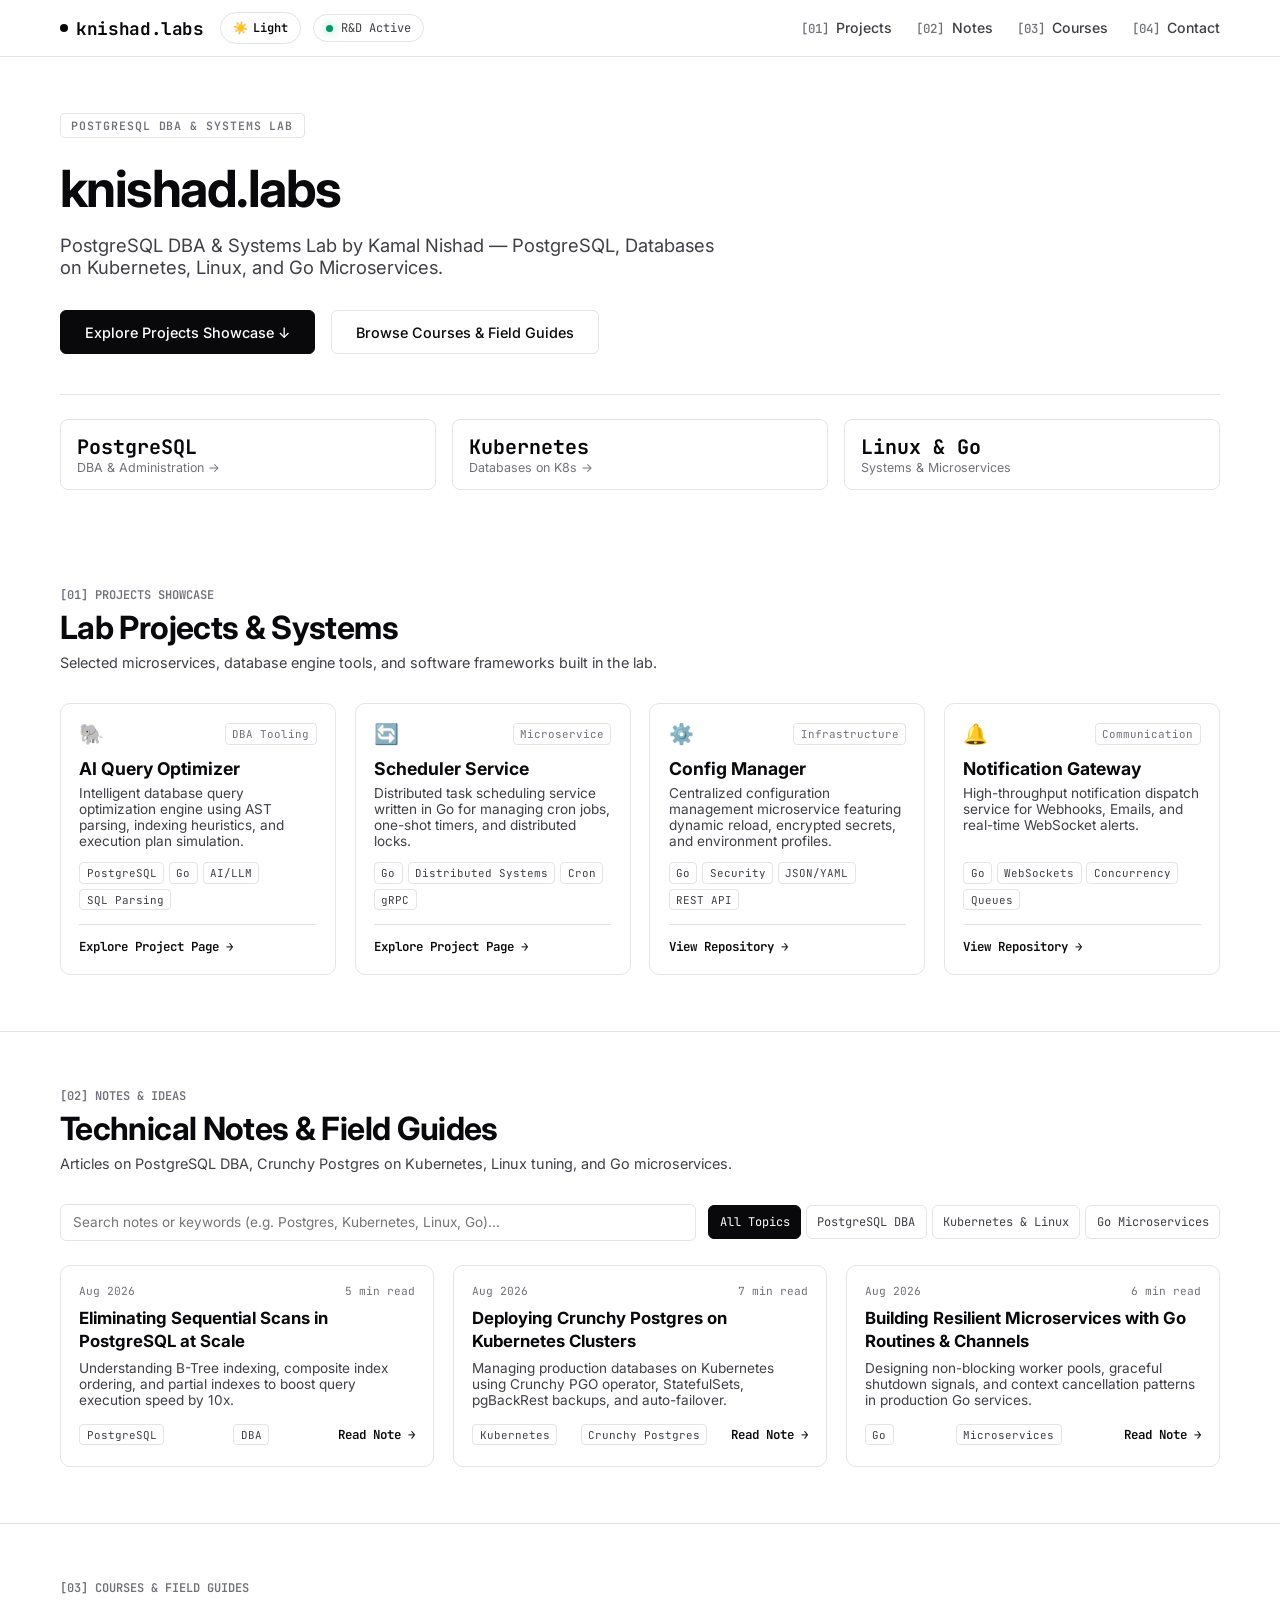
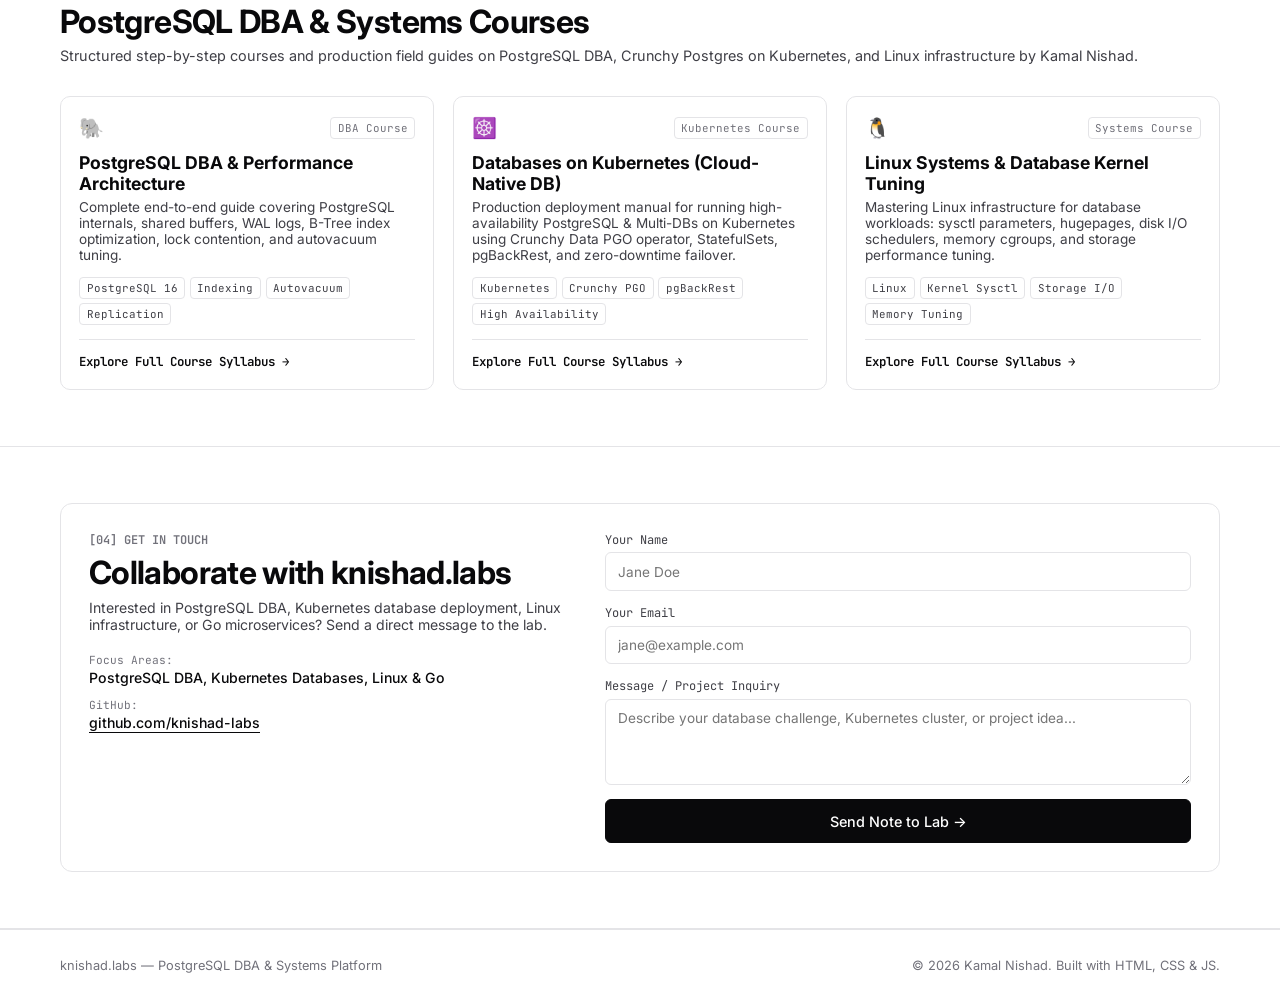
==== commit ab6aeb15: "fix: resolve mobile header navigation overlap and remove horizontal slider" ====
--- a/index.html
+++ b/index.html
@@ -13,7 +13,7 @@
   <link href="https://fonts.googleapis.com/css2?family=Inter:wght@300;400;500;600;700&family=JetBrains+Mono:wght@400;500;600&display=swap" rel="stylesheet">
   
   <!-- CSS Stylesheet -->
-  <link rel="stylesheet" href="styles.css?v=300">
+  <link rel="stylesheet" href="styles.css?v=500">
 </head>
 <body>
 
@@ -23,30 +23,31 @@
   <!-- Header Navigation -->
   <header class="navbar">
     <div class="nav-container">
-      <a href="#" class="brand">
-        <span class="brand-dot"></span>
-        <span class="brand-name">knishad.labs</span>
-      </a>
+      <div class="nav-top-row">
+        <a href="#" class="brand">
+          <span class="brand-dot"></span>
+          <span class="brand-name">knishad.labs</span>
+        </a>
+
+        <div class="nav-right">
+          <button id="themeToggleBtn" class="theme-toggle-btn" aria-label="Toggle Theme">
+            <span id="themeIcon">☀️</span>
+            <span id="themeText">Light</span>
+          </button>
+
+          <div class="status-badge">
+            <span class="pulse-dot"></span>
+            <span class="status-text">R&D Active</span>
+          </div>
+        </div>
+      </div>
 
       <nav class="nav-links">
         <a href="#projects" class="nav-item"><span>[01]</span> Projects</a>
         <a href="#ideas" class="nav-item"><span>[02]</span> Notes</a>
-        <a href="#courses" class="nav-item"><span>[03]</span> Courses & Guides</a>
+        <a href="#courses" class="nav-item"><span>[03]</span> Courses</a>
         <a href="#contact" class="nav-item"><span>[04]</span> Contact</a>
       </nav>
-
-      <div class="nav-right">
-        <!-- Theme Toggle Button -->
-        <button id="themeToggleBtn" class="theme-toggle-btn" aria-label="Toggle Theme">
-          <span id="themeIcon">☀️</span>
-          <span id="themeText">Light</span>
-        </button>
-
-        <div class="status-badge">
-          <span class="pulse-dot"></span>
-          <span class="status-text">R&D Active</span>
-        </div>
-      </div>
     </div>
   </header>
 
@@ -280,8 +281,8 @@
             <span class="project-icon">☸️</span>
             <span class="project-type">Kubernetes Course</span>
           </div>
-          <h3 class="project-title">Crunchy Postgres on Kubernetes (Cloud-Native DB)</h3>
-          <p class="project-desc">Production deployment manual for running high-availability PostgreSQL on Kubernetes using Crunchy Data PGO operator, StatefulSets, pgBackRest, and zero-downtime failover.</p>
+          <h3 class="project-title">Databases on Kubernetes (Cloud-Native DB)</h3>
+          <p class="project-desc">Production deployment manual for running high-availability PostgreSQL & Multi-DBs on Kubernetes using Crunchy Data PGO operator, StatefulSets, pgBackRest, and zero-downtime failover.</p>
           <div class="project-tags">
             <span class="tag">Kubernetes</span>
             <span class="tag">Crunchy PGO</span>
@@ -380,6 +381,6 @@
   </div>
 
   <!-- JavaScript -->
-  <script src="app.js?v=300"></script>
+  <script src="app.js?v=500"></script>
 </body>
 </html>
--- a/styles.css
+++ b/styles.css
@@ -6,9 +6,9 @@
 :root, html.light {
   color-scheme: light;
   --bg-primary: #ffffff;
-  --bg-secondary: #f4f4f7;
+  --bg-secondary: #ffffff;
   --bg-card: #ffffff;
-  --bg-card-hover: #f0f0f4;
+  --bg-card-hover: #f9f9fb;
   
   --border-color: #e4e4e7;
   --border-light: #d4d4d8;
@@ -117,6 +117,12 @@
   gap: 1rem;
 }
 
+.nav-top-row {
+  display: flex;
+  align-items: center;
+  gap: 1rem;
+}
+
 .brand {
   display: flex;
   align-items: center;
@@ -214,18 +220,22 @@
   flex-shrink: 0;
 }
 
-/* Clean Responsive Mobile Navbar */
+/* Clean Responsive Mobile Navbar (Zero Sliders, Zero Overlaps) */
 @media (max-width: 768px) {
   .navbar {
     padding: 0.55rem 0;
   }
   .nav-container {
     display: flex;
+    flex-direction: column;
+    gap: 0.45rem;
+    padding: 0 0.85rem;
+  }
+  .nav-top-row {
+    width: 100%;
+    display: flex;
     align-items: center;
     justify-content: space-between;
-    padding: 0 0.85rem;
-    gap: 0.5rem;
-    flex-wrap: wrap;
   }
   .brand {
     font-size: 0.98rem;
@@ -244,14 +254,9 @@
     align-items: center;
     justify-content: space-between;
     border-top: 1px solid var(--border-color);
-    padding-top: 0.4rem;
-    margin-top: 0.15rem;
-    gap: 0.3rem;
-    overflow-x: auto;
-    -webkit-overflow-scrolling: touch;
-  }
-  .nav-links::-webkit-scrollbar {
-    display: none;
+    padding-top: 0.45rem;
+    margin-top: 0.1rem;
+    gap: 0.2rem;
   }
   .nav-item {
     font-size: 0.72rem;
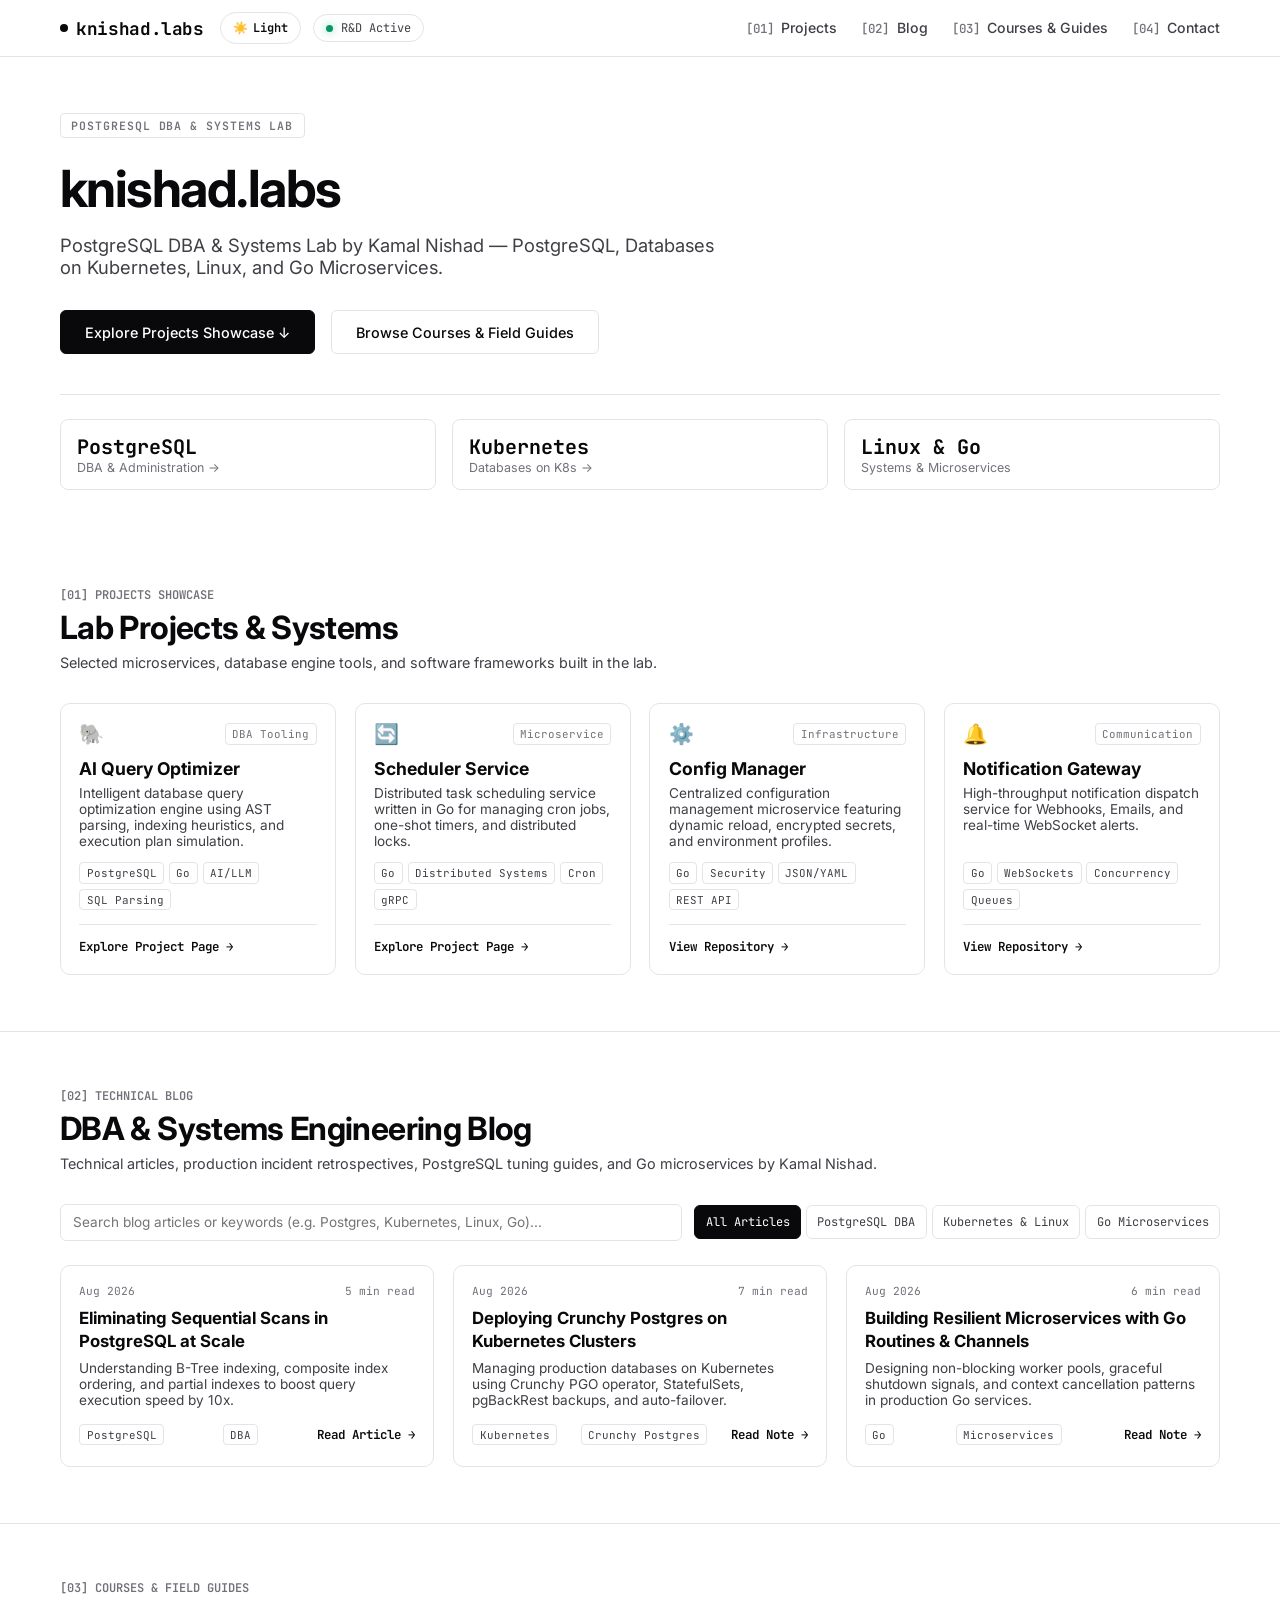
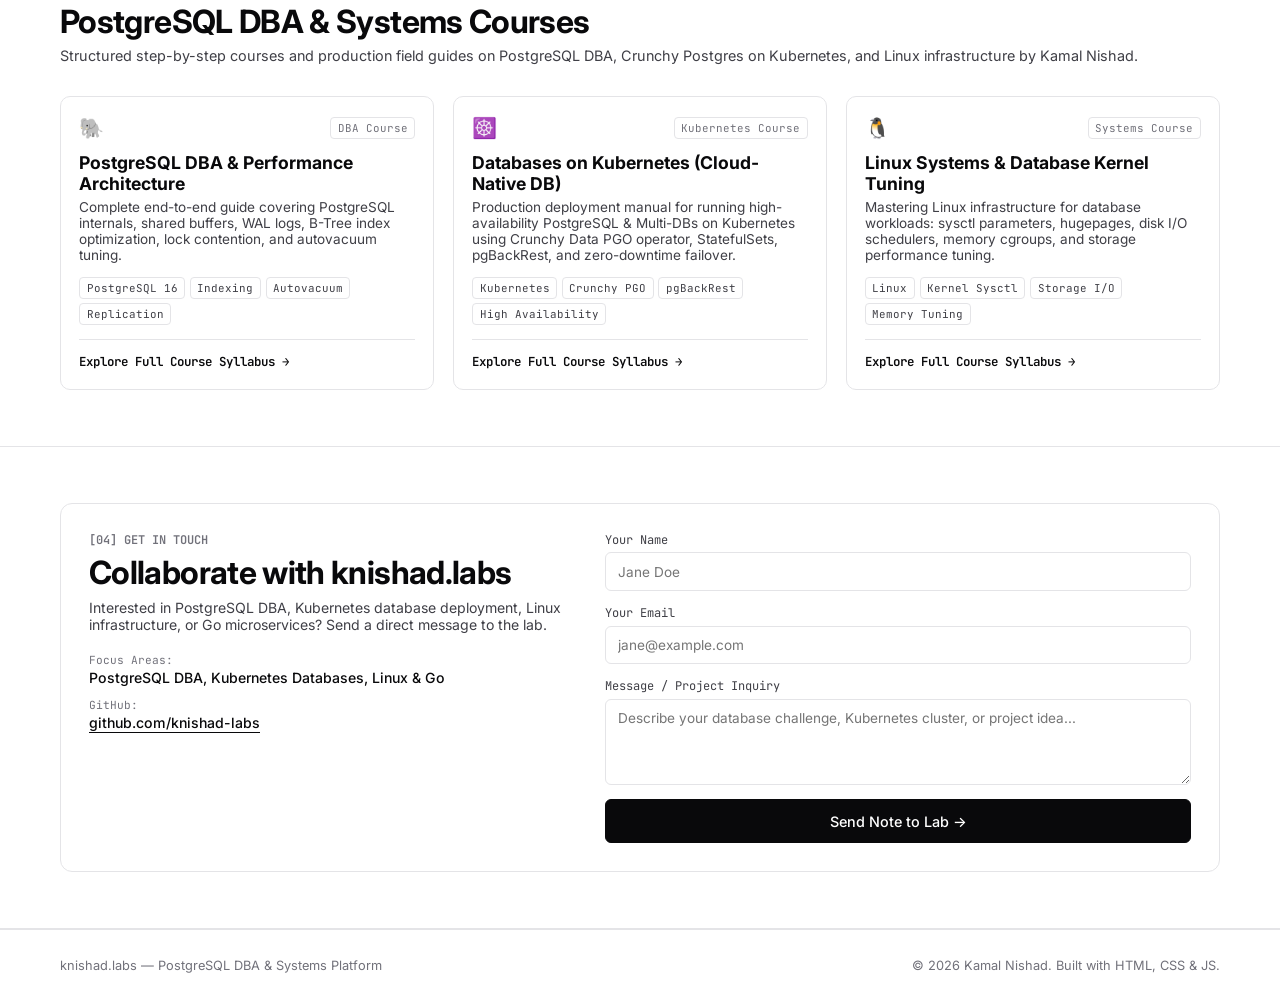
==== commit 58afd8df: "feat: transform Notes section into full Technical Blog with DBA & Systems articles" ====
--- a/index.html
+++ b/index.html
@@ -44,8 +44,8 @@
 
       <nav class="nav-links">
         <a href="#projects" class="nav-item"><span>[01]</span> Projects</a>
-        <a href="#ideas" class="nav-item"><span>[02]</span> Notes</a>
-        <a href="#courses" class="nav-item"><span>[03]</span> Courses</a>
+        <a href="#ideas" class="nav-item"><span>[02]</span> Blog</a>
+        <a href="#courses" class="nav-item"><span>[03]</span> Courses & Guides</a>
         <a href="#contact" class="nav-item"><span>[04]</span> Contact</a>
       </nav>
     </div>
@@ -175,20 +175,20 @@
     </div>
   </section>
 
-  <!-- [02] Notes & Ideas Hub -->
+  <!-- [02] Technical Blog -->
   <section id="ideas" class="section">
     <div class="container">
       <div class="section-header">
-        <div class="section-tag">[02] NOTES & IDEAS</div>
-        <h2 class="section-title">Technical Notes & Field Guides</h2>
-        <p class="section-desc">Articles on PostgreSQL DBA, Crunchy Postgres on Kubernetes, Linux tuning, and Go microservices.</p>
+        <div class="section-tag">[02] TECHNICAL BLOG</div>
+        <h2 class="section-title">DBA & Systems Engineering Blog</h2>
+        <p class="section-desc">Technical articles, production incident retrospectives, PostgreSQL tuning guides, and Go microservices by Kamal Nishad.</p>
       </div>
 
       <!-- Search & Filter Controls -->
       <div class="filter-bar">
-        <input type="text" id="ideaSearchInput" class="search-input" placeholder="Search notes or keywords (e.g. Postgres, Kubernetes, Linux, Go)...">
+        <input type="text" id="ideaSearchInput" class="search-input" placeholder="Search blog articles or keywords (e.g. Postgres, Kubernetes, Linux, Go)...">
         <div class="filter-tags">
-          <button class="filter-btn active" data-filter="all">All Topics</button>
+          <button class="filter-btn active" data-filter="all">All Articles</button>
           <button class="filter-btn" data-filter="SQL">PostgreSQL DBA</button>
           <button class="filter-btn" data-filter="K8s">Kubernetes & Linux</button>
           <button class="filter-btn" data-filter="Go">Go Microservices</button>
@@ -208,7 +208,7 @@
           <div class="idea-footer">
             <span class="tag">PostgreSQL</span>
             <span class="tag">DBA</span>
-            <button class="read-btn" data-id="1">Read Note →</button>
+            <button class="read-btn" data-id="1">Read Article →</button>
           </div>
         </article>
 
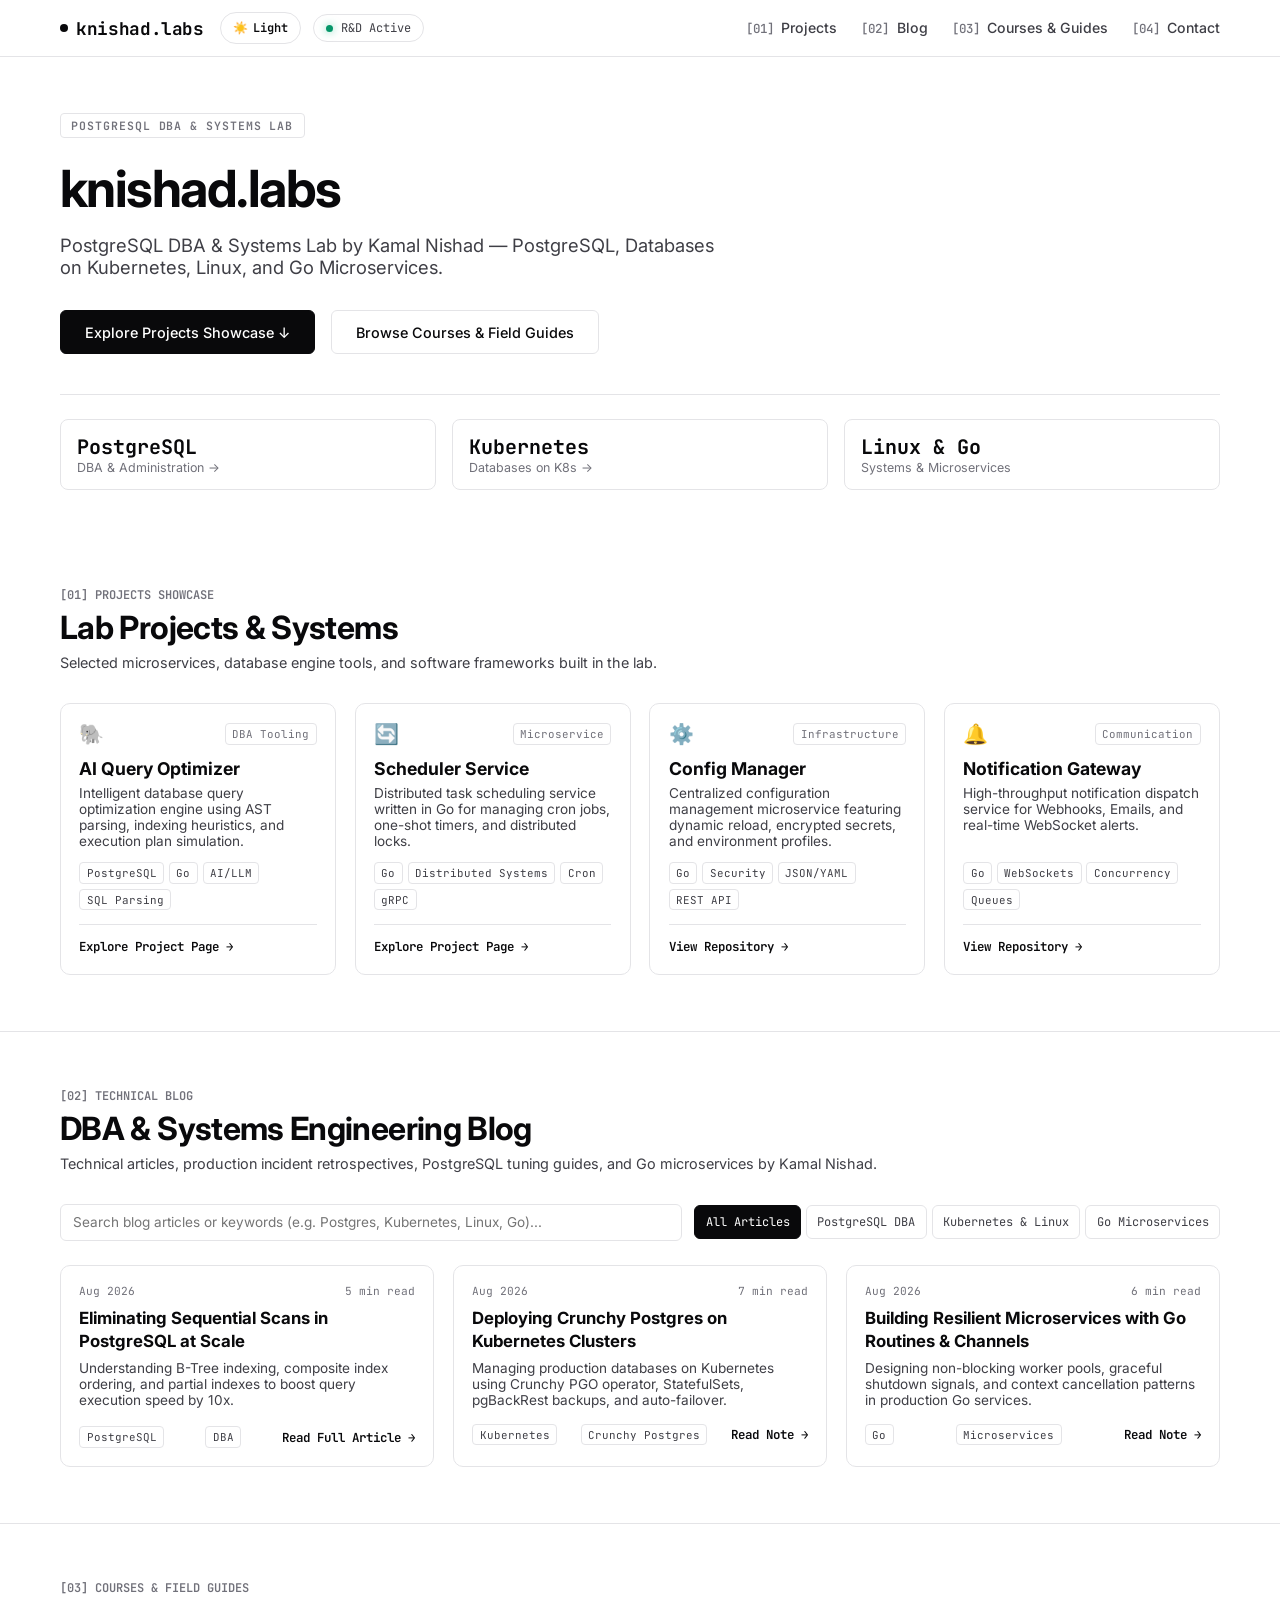
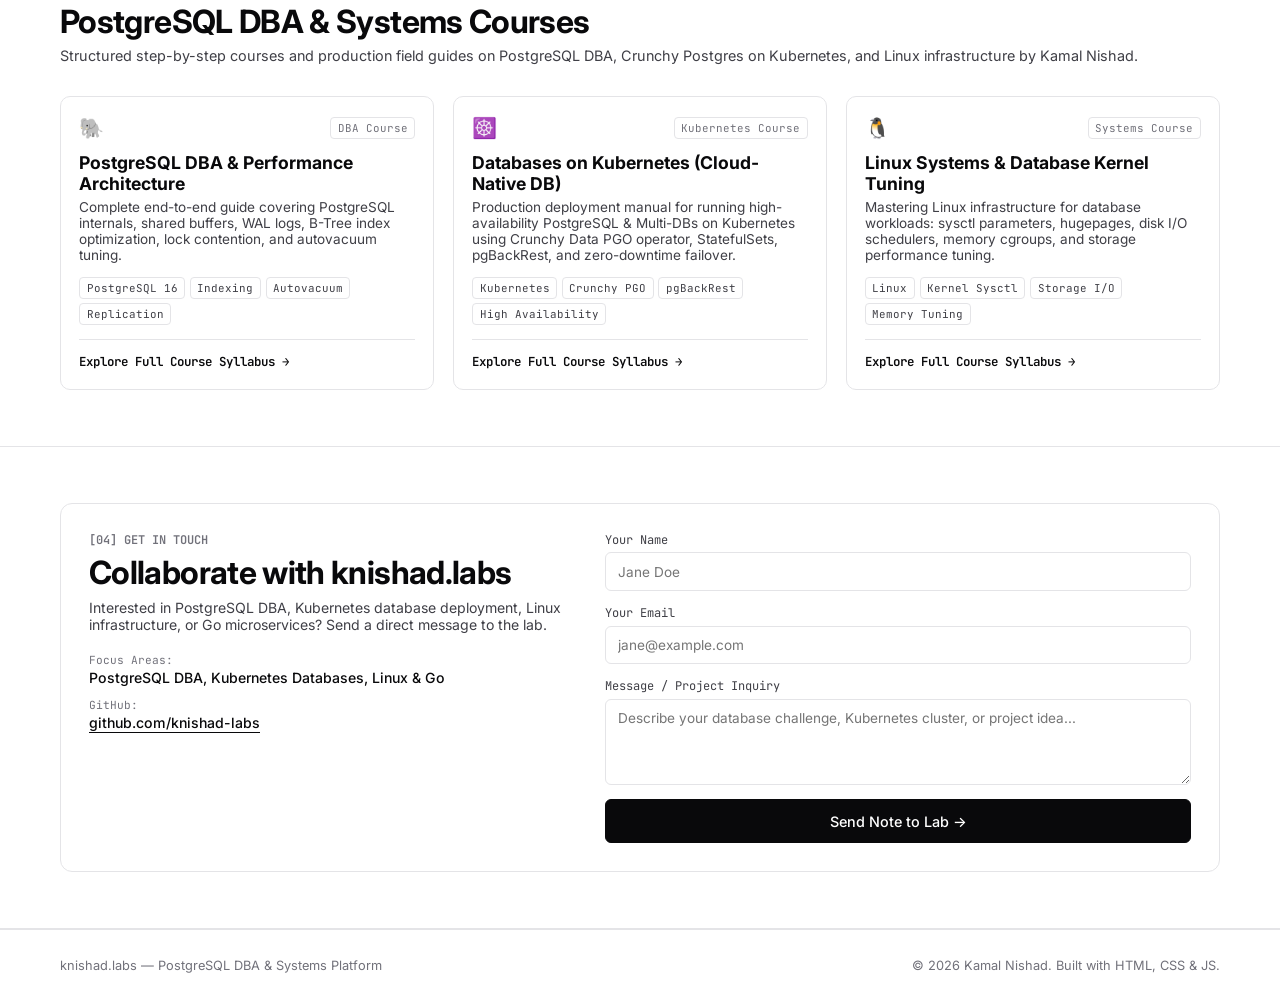
==== commit ff7aed00: "feat: add dedicated Blog hub (blog.html) and individual article pages" ====
--- a/index.html
+++ b/index.html
@@ -208,7 +208,7 @@
           <div class="idea-footer">
             <span class="tag">PostgreSQL</span>
             <span class="tag">DBA</span>
-            <button class="read-btn" data-id="1">Read Article →</button>
+            <a href="blog/eliminating-sequential-scans.html" class="project-link">Read Full Article →</a>
           </div>
         </article>
 
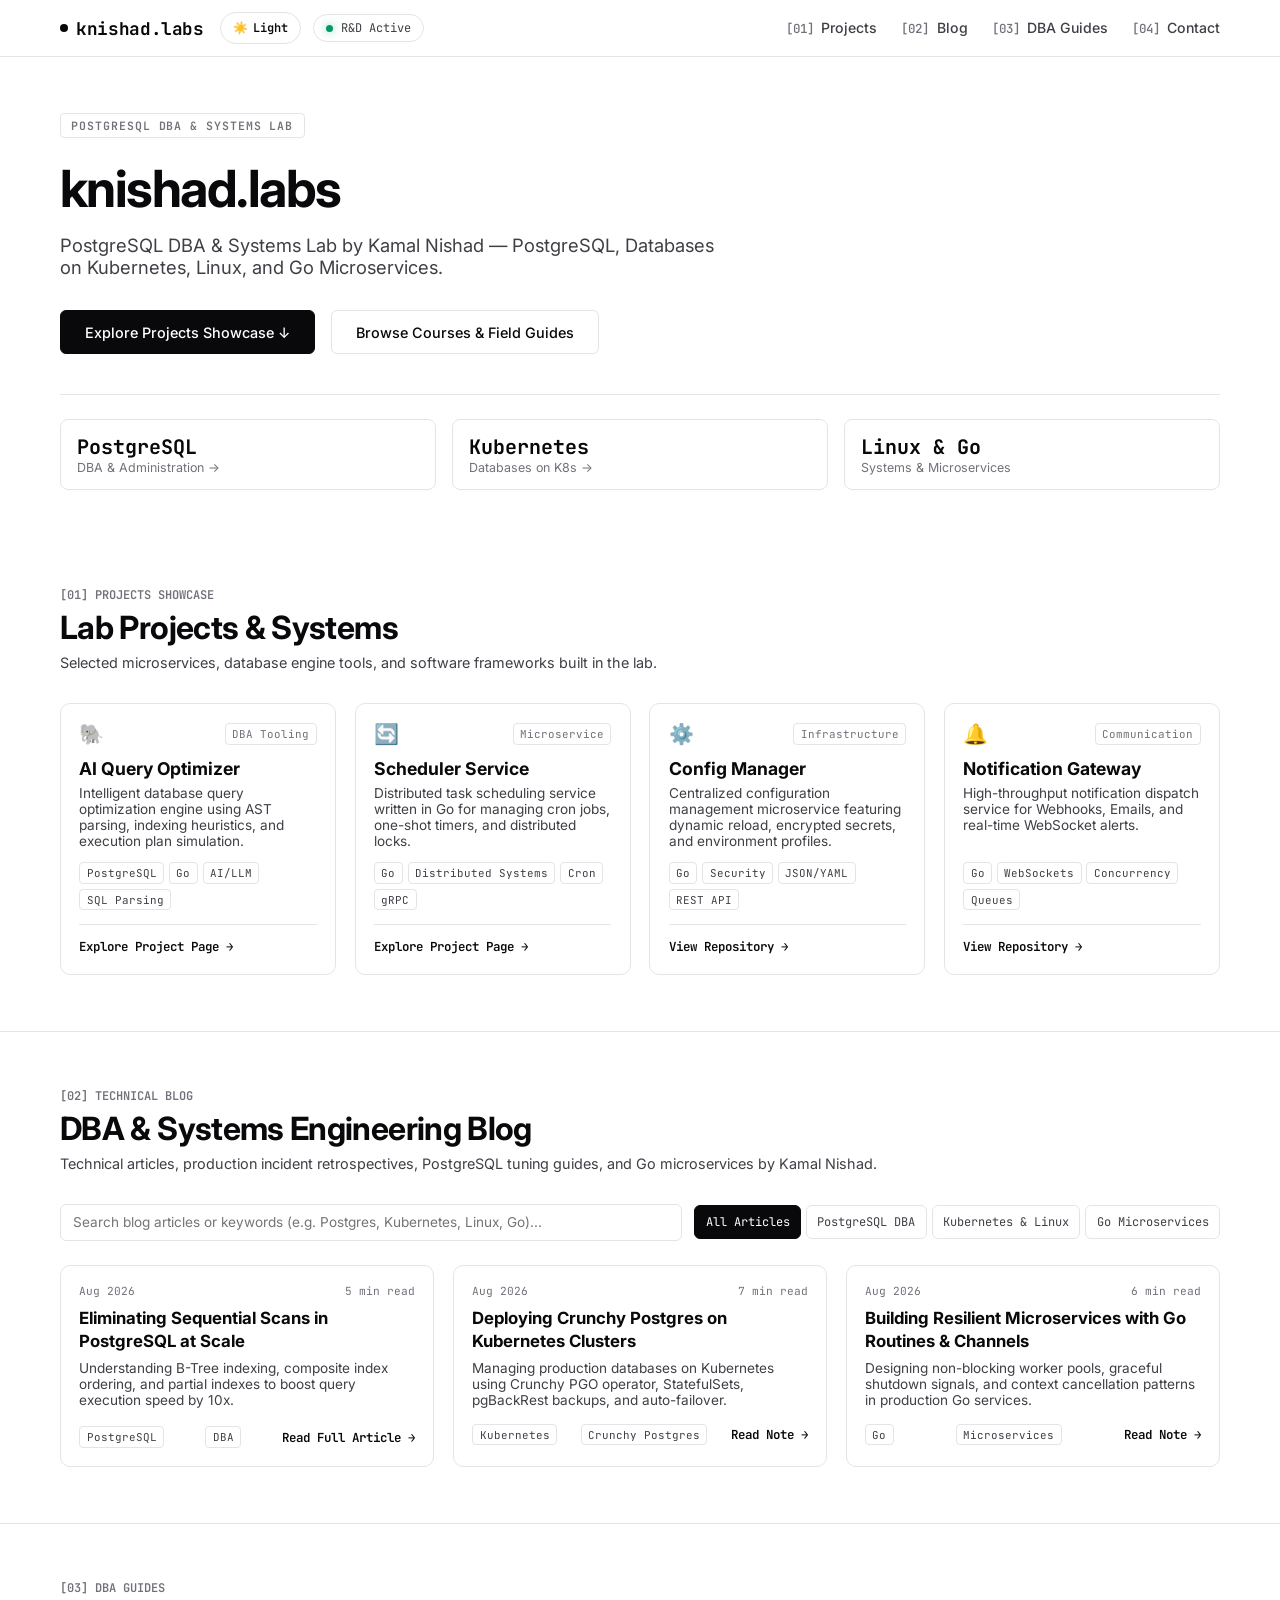
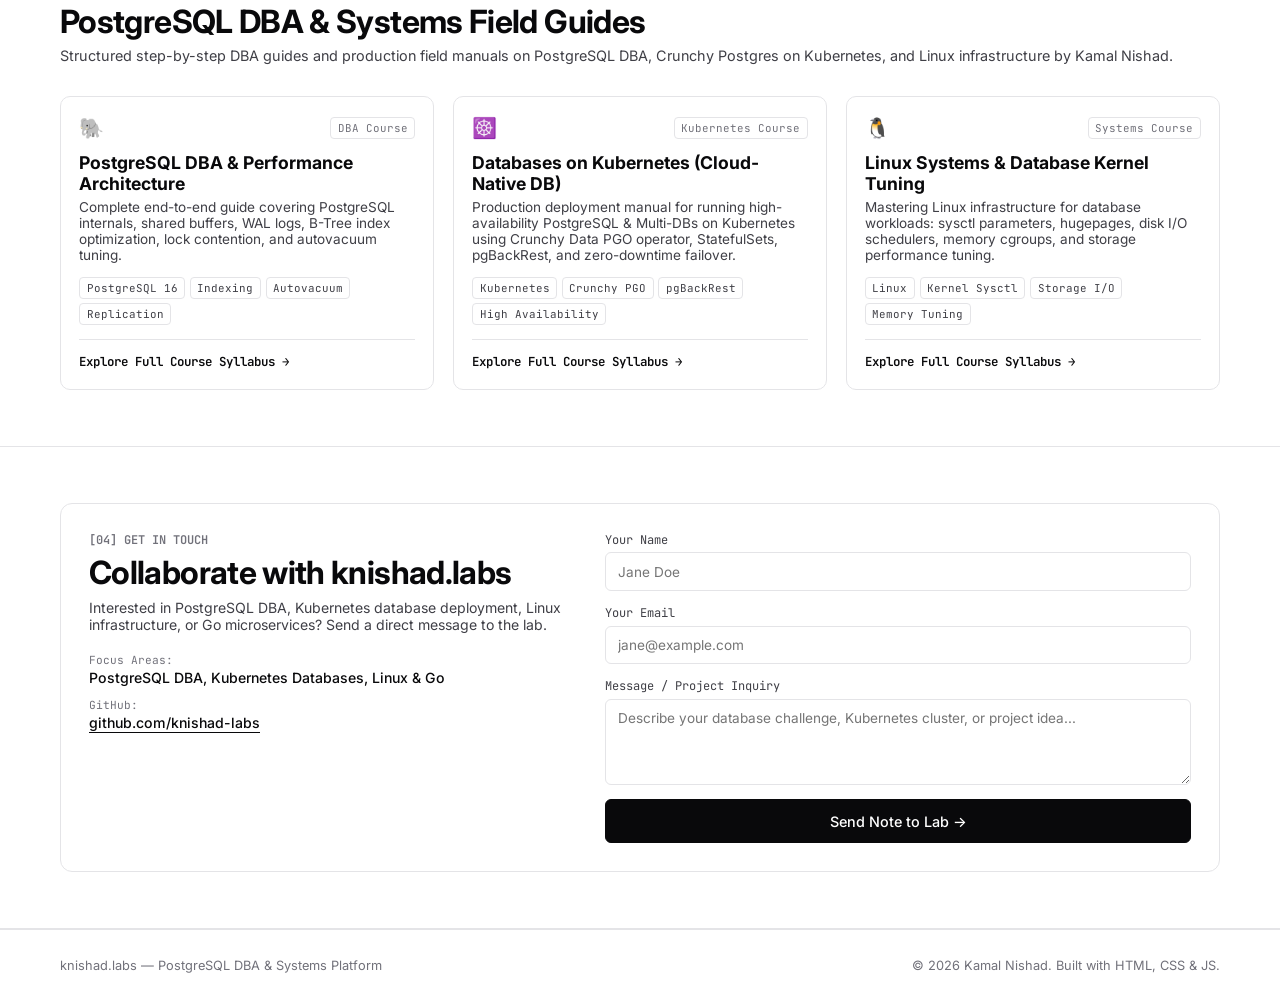
==== commit 5af61390: "docs: rename section and header navigation to DBA Guides" ====
--- a/index.html
+++ b/index.html
@@ -45,7 +45,7 @@
       <nav class="nav-links">
         <a href="#projects" class="nav-item"><span>[01]</span> Projects</a>
         <a href="#ideas" class="nav-item"><span>[02]</span> Blog</a>
-        <a href="#courses" class="nav-item"><span>[03]</span> Courses & Guides</a>
+        <a href="#courses" class="nav-item"><span>[03]</span> DBA Guides</a>
         <a href="#contact" class="nav-item"><span>[04]</span> Contact</a>
       </nav>
     </div>
@@ -246,13 +246,13 @@
     </div>
   </section>
 
-  <!-- [03] Database Courses & Field Guides Section -->
+  <!-- [03] DBA Guides Section -->
   <section id="courses" class="section">
     <div class="container">
       <div class="section-header">
-        <div class="section-tag">[03] COURSES & FIELD GUIDES</div>
-        <h2 class="section-title">PostgreSQL DBA & Systems Courses</h2>
-        <p class="section-desc">Structured step-by-step courses and production field guides on PostgreSQL DBA, Crunchy Postgres on Kubernetes, and Linux infrastructure by Kamal Nishad.</p>
+        <div class="section-tag">[03] DBA GUIDES</div>
+        <h2 class="section-title">PostgreSQL DBA & Systems Field Guides</h2>
+        <p class="section-desc">Structured step-by-step DBA guides and production field manuals on PostgreSQL DBA, Crunchy Postgres on Kubernetes, and Linux infrastructure by Kamal Nishad.</p>
       </div>
 
       <div class="projects-grid">
